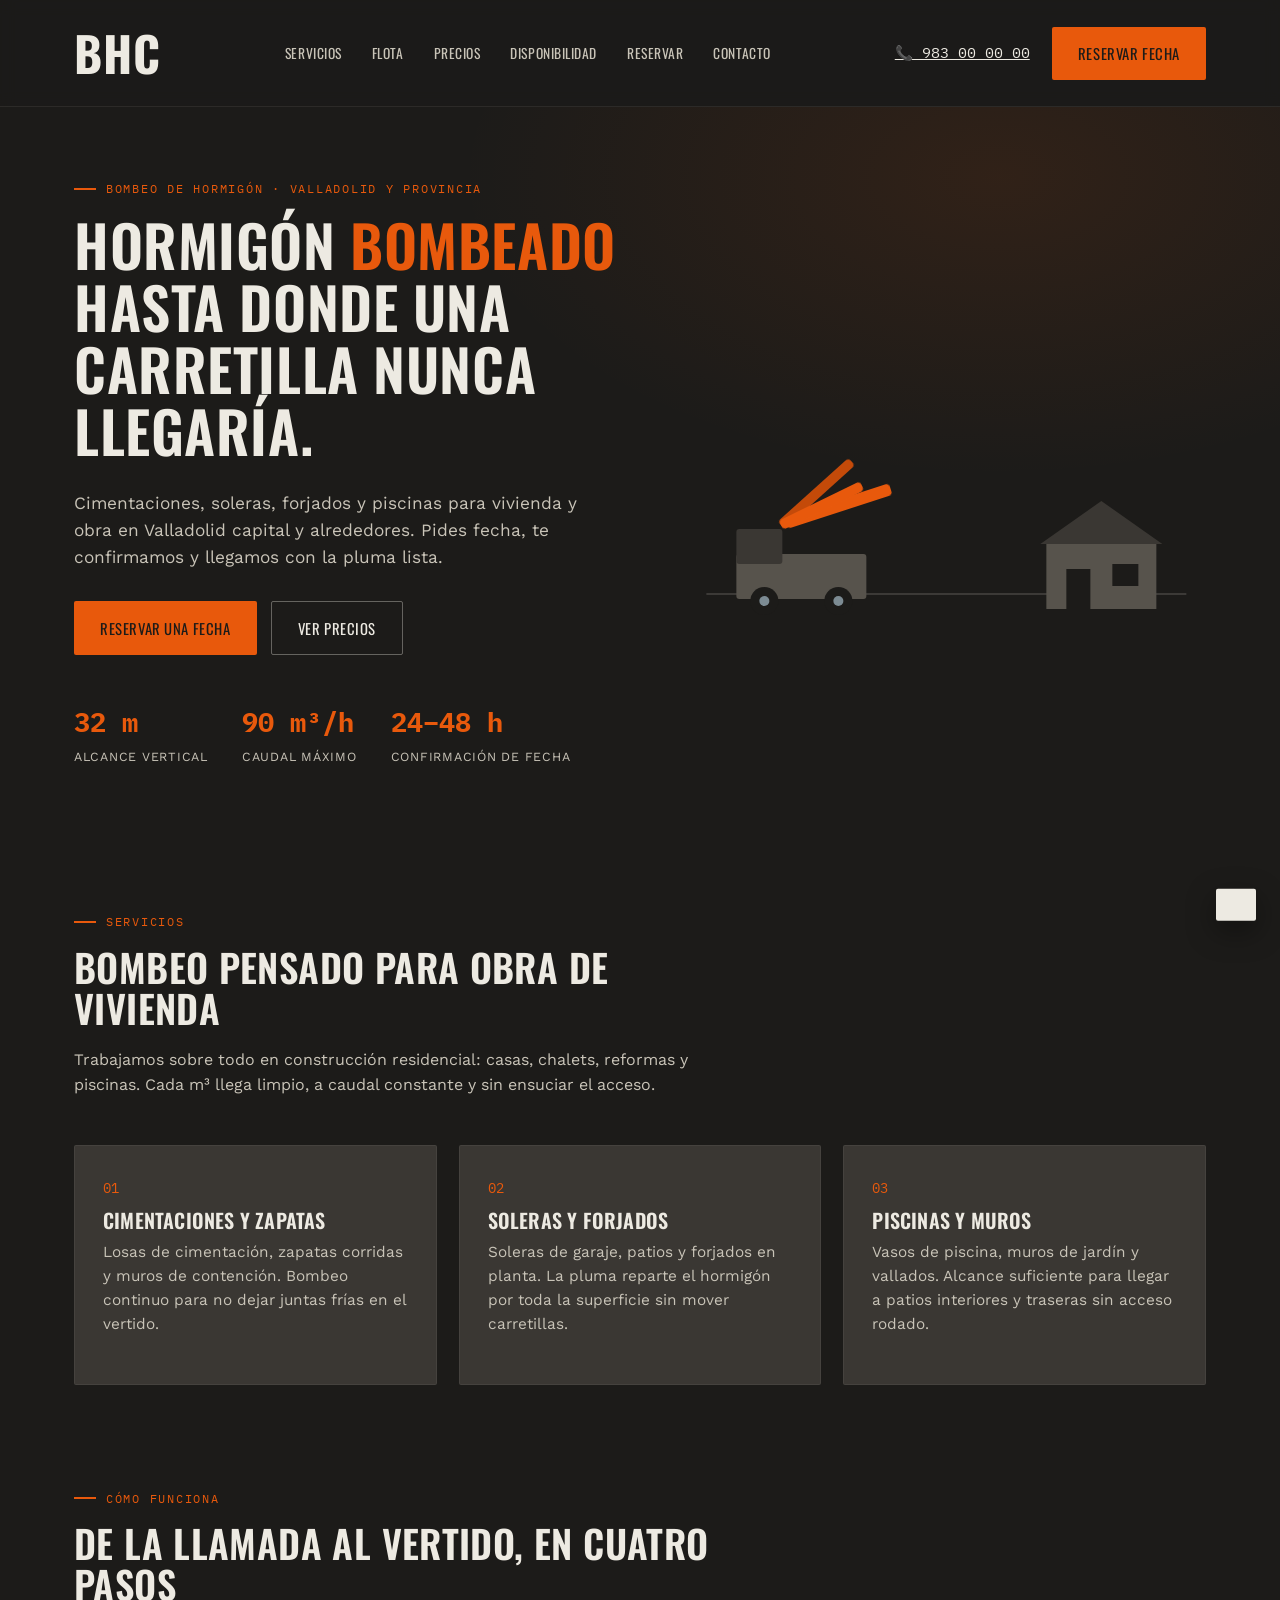
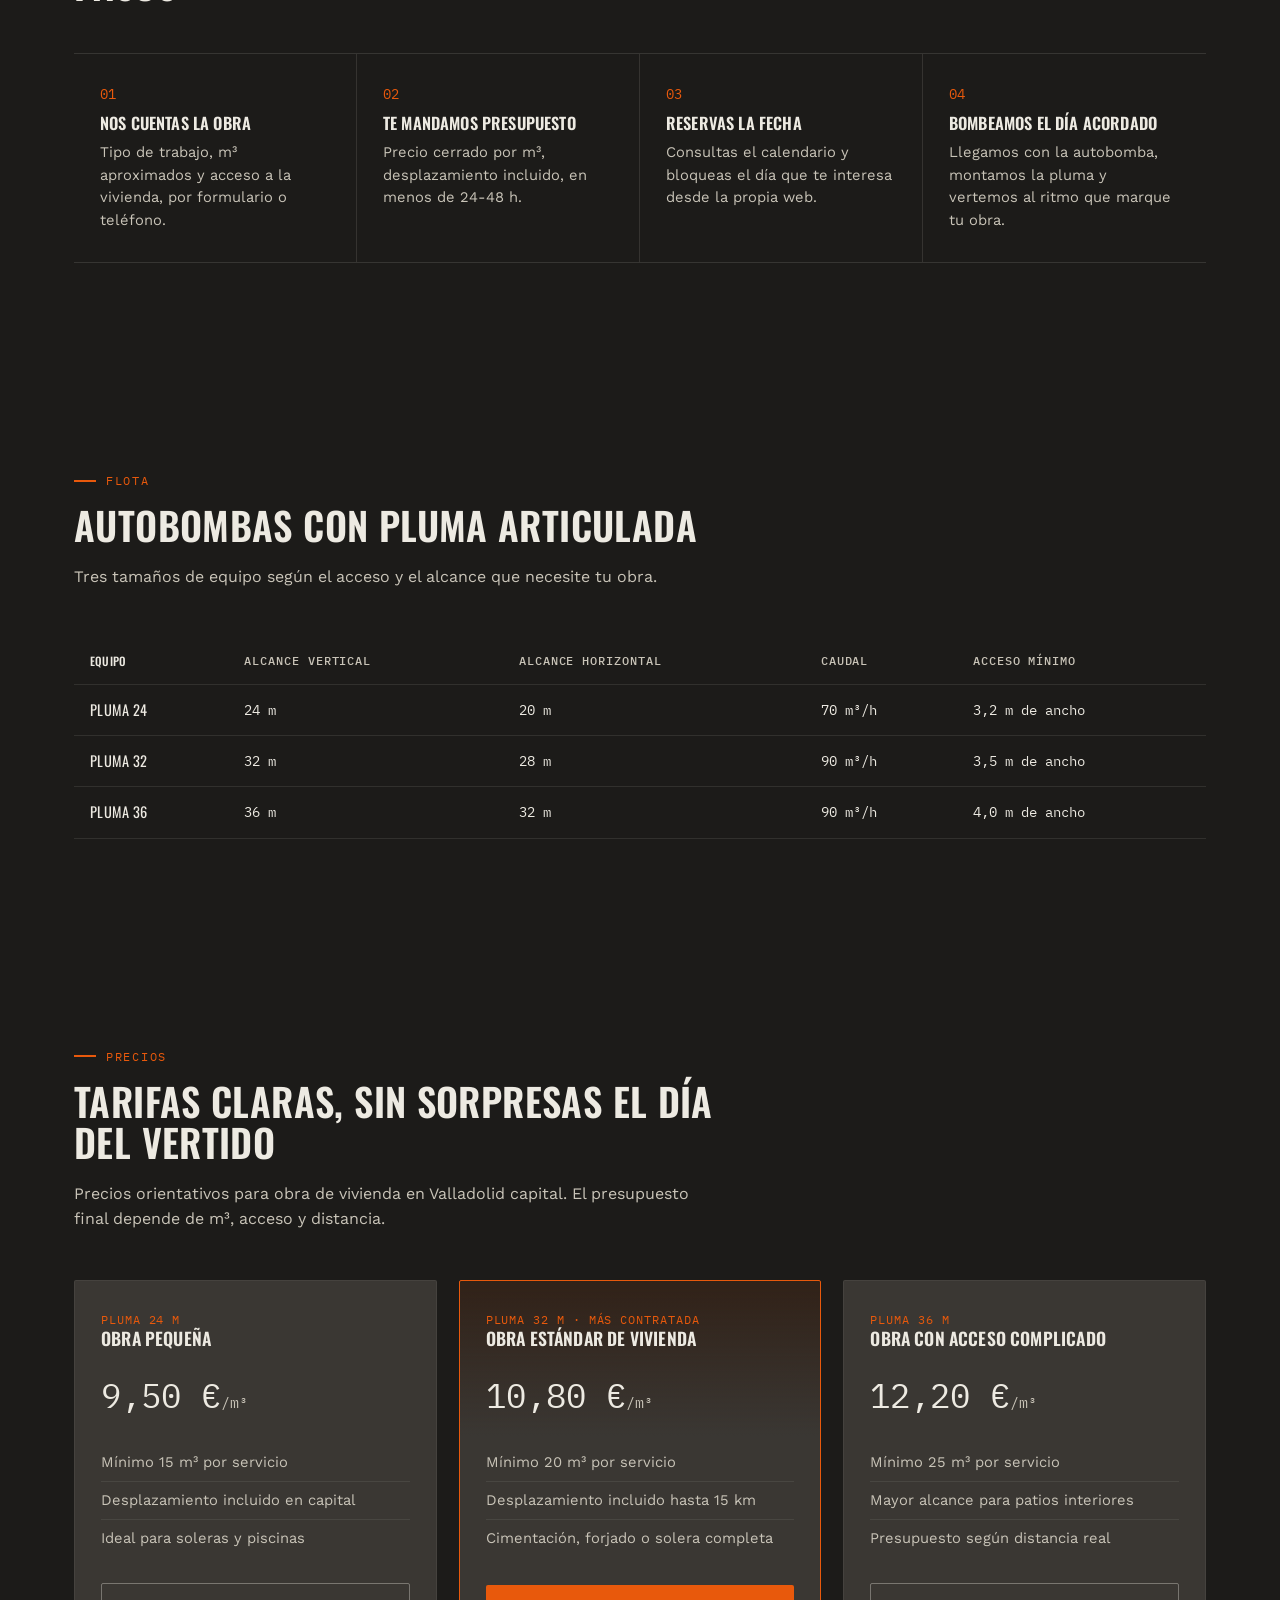
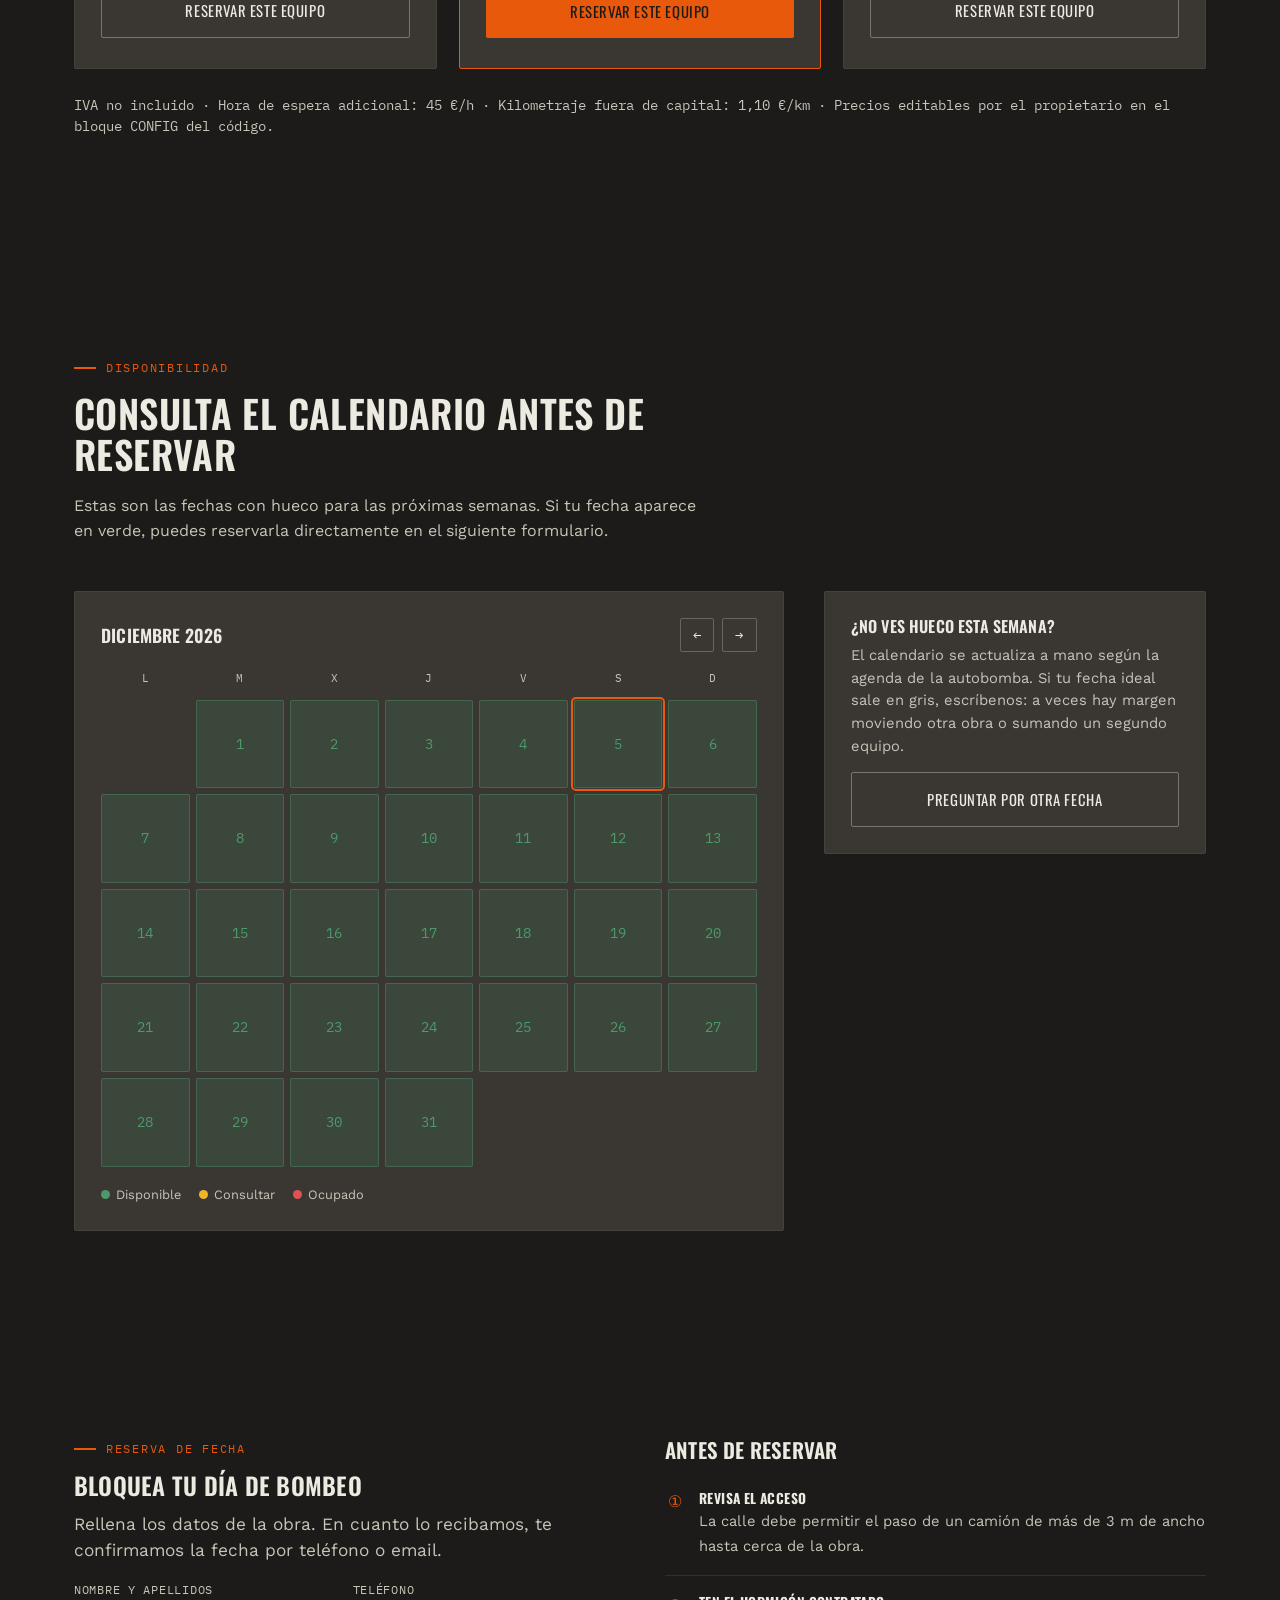
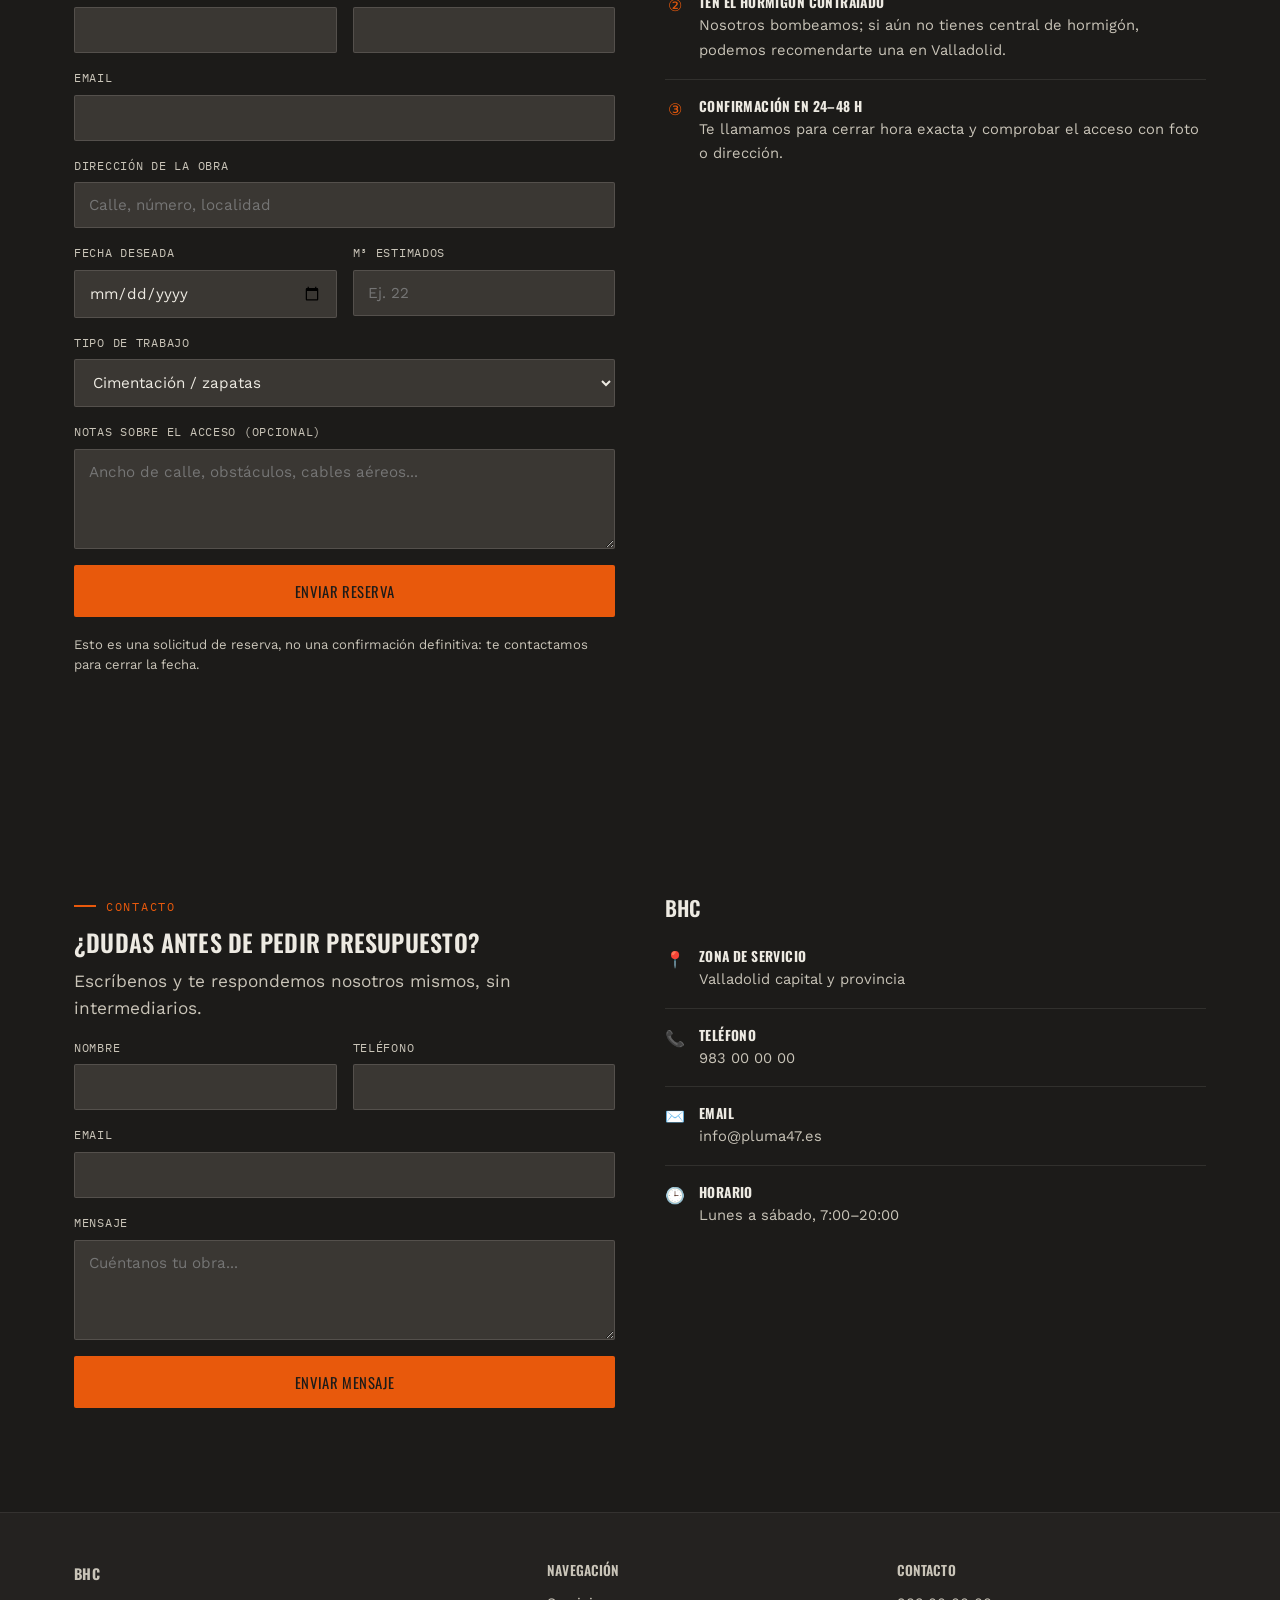
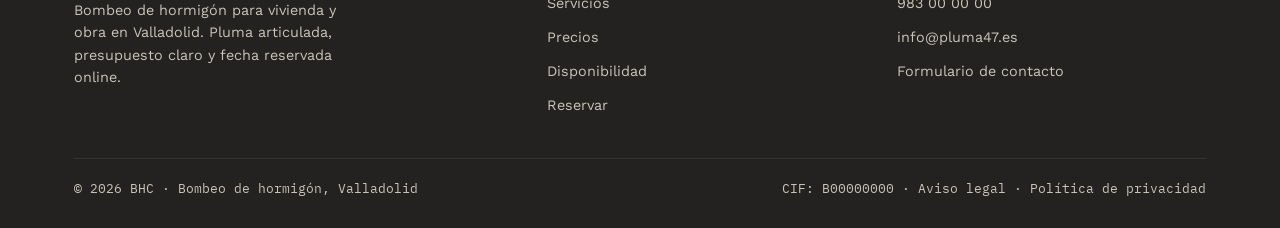
==== index.html @ 31cf0588 "Version inicial de BHC" ====
<!DOCTYPE html>
<html lang="es">
<head>
<meta charset="UTF-8">
<meta name="viewport" content="width=device-width, initial-scale=1.0">
<title>BHC · Bombeos de Hormigón Casas</title>
<meta name="description" content="Bombeo de hormigón para vivienda, piscinas, cimentaciones y obra en Valladolid y provincia. Presupuesto y reserva de fecha online.">

<!--
  ============================================================
  CÓMO EDITAR ESTA WEB — LÉEME PRIMERO
  ============================================================
  1) Busca el bloque "CONFIG" dentro de la etiqueta <script> al
     final del archivo. Ahí están: nombre de la empresa, teléfono,
     email, dirección, precios y el calendario de disponibilidad.
     Todo eso se edita sin tocar el resto del código.
  2) Para que el formulario de CONTACTO y el de RESERVA lleguen
     de verdad a tu email, este archivo usa un servicio gratuito
     llamado Formspree (no necesitas programar nada):
       a. Entra en https://formspree.io y crea una cuenta gratuita
          con el email donde quieres recibir los mensajes.
       b. Crea un "New Form" y copia el ID que te da
          (algo como "xzzlqoyv").
       c. Busca en este archivo, dos veces, el texto:
             TU_ID_DE_FORMSPREE
          y sustitúyelo por ese ID en las dos líneaspero pero
          "form action=".
     Hasta que hagas esto, los formularios no enviarán el email
     (pero se puede editar y ver toda la web perfectamente).
  ============================================================
-->

<link rel="preconnect" href="https://fonts.googleapis.com">
<link rel="preconnect" href="https://fonts.gstatic.com" crossorigin>
<link href="https://fonts.googleapis.com/css2?family=Oswald:wght@400;500;600;700&family=Work+Sans:wght@400;500;600&family=IBM+Plex+Mono:wght@400;500;600&display=swap" rel="stylesheet">
<link rel="stylesheet" href="css/style.css">

</head>
<body>

<header>
  <nav class="nav">
    <a href="#" class="brand">BHC</span></a>
    <div class="nav-links" id="navLinks">
      <a href="#servicios">Servicios</a>
      <a href="#flota">Flota</a>
      <a href="#precios">Precios</a>
      <a href="#disponibilidad">Disponibilidad</a>
      <a href="#reservar">Reservar</a>
      <a href="#contacto">Contacto</a>
    </div>
    <div class="nav-cta">
      <a class="nav-phone" href="tel:+34983000000">📞 983 00 00 00</a>
      <a href="#reservar" class="btn btn-primary">Reservar fecha</a>
      <button class="burger" id="burger" aria-label="Abrir menú"><span></span><span></span><span></span></button>
    </div>
  </nav>
</header>

<section class="hero">
  <div class="wrap hero-grid">
    <div>
      <div class="eyebrow">Bombeo de hormigón · Valladolid y provincia</div>
      <h1>Hormigón <em>bombeado</em> hasta donde una carretilla nunca llegaría.</h1>
      <p class="hero-sub">Cimentaciones, soleras, forjados y piscinas para vivienda y obra en Valladolid capital y alrededores. Pides fecha, te confirmamos y llegamos con la pluma lista.</p>
      <div class="hero-ctas">
        <a href="#reservar" class="btn btn-primary">Reservar una fecha</a>
        <a href="#precios" class="btn btn-ghost">Ver precios</a>
      </div>
      <div class="hero-stats">
        <div class="stat"><b>32 m</b><span>Alcance vertical</span></div>
        <div class="stat"><b>90 m³/h</b><span>Caudal máximo</span></div>
        <div class="stat"><b>24–48 h</b><span>Confirmación de fecha</span></div>
      </div>
    </div>

    <div class="boom-stage" aria-hidden="true">
      <svg viewBox="0 0 480 360">
        <!-- ground -->
        <line x1="0" y1="300" x2="480" y2="300" stroke="rgba(237,234,226,0.15)" stroke-width="2"/>
        <!-- house -->
        <g transform="translate(340,215)">
          <rect x="0" y="35" width="110" height="65" fill="var(--concrete-light)"/>
          <polygon points="-6,35 55,-8 116,35" fill="var(--concrete)"/>
          <rect x="20" y="60" width="24" height="40" fill="var(--carbon)"/>
          <rect x="66" y="55" width="26" height="22" fill="var(--carbon)"/>
        </g>
        <!-- truck body -->
        <g transform="translate(30,225)">
          <rect x="0" y="35" width="130" height="45" rx="3" fill="var(--concrete-light)"/>
          <rect x="0" y="10" width="46" height="35" rx="3" fill="var(--concrete)"/>
          <circle cx="28" cy="82" r="14" fill="var(--carbon)"/>
          <circle cx="102" cy="82" r="14" fill="var(--carbon)"/>
          <circle cx="28" cy="82" r="5" fill="var(--steel)"/>
          <circle cx="102" cy="82" r="5" fill="var(--steel)"/>
        </g>
        <!-- boom, hinged at base near truck -->
        <g transform="translate(78,232)">
          <g class="seg1">
            <rect x="0" y="-6" width="110" height="12" rx="4" fill="var(--orange)"/>
            <g transform="translate(110,0)" class="seg2">
              <rect x="0" y="-5" width="95" height="10" rx="4" fill="var(--orange-dim)"/>
              <g transform="translate(95,0)" class="seg3">
                <rect x="0" y="-5" width="90" height="10" rx="4" fill="var(--orange)"/>
                <circle class="drop" cx="90" cy="0" r="4" fill="var(--cement)"/>
              </g>
            </g>
          </g>
        </g>
      </svg>
    </div>
  </div>
</section>

<section id="servicios">
  <div class="wrap">
    <div class="section-head">
      <div class="eyebrow">Servicios</div>
      <h2>Bombeo pensado para obra de vivienda</h2>
      <p>Trabajamos sobre todo en construcción residencial: casas, chalets, reformas y piscinas. Cada m³ llega limpio, a caudal constante y sin ensuciar el acceso.</p>
    </div>
    <div class="cards3">
      <div class="card">
        <div class="num">01</div>
        <h3>Cimentaciones y zapatas</h3>
        <p>Losas de cimentación, zapatas corridas y muros de contención. Bombeo continuo para no dejar juntas frías en el vertido.</p>
      </div>
      <div class="card">
        <div class="num">02</div>
        <h3>Soleras y forjados</h3>
        <p>Soleras de garaje, patios y forjados en planta. La pluma reparte el hormigón por toda la superficie sin mover carretillas.</p>
      </div>
      <div class="card">
        <div class="num">03</div>
        <h3>Piscinas y muros</h3>
        <p>Vasos de piscina, muros de jardín y vallados. Alcance suficiente para llegar a patios interiores y traseras sin acceso rodado.</p>
      </div>
    </div>
  </div>
</section>

<section style="padding-top:0;">
  <div class="wrap">
    <div class="section-head">
      <div class="eyebrow">Cómo funciona</div>
      <h2>De la llamada al vertido, en cuatro pasos</h2>
    </div>
  </div>
  <div class="wrap">
    <div class="process">
      <div class="p-step">
        <div class="n">01</div>
        <h4>Nos cuentas la obra</h4>
        <p>Tipo de trabajo, m³ aproximados y acceso a la vivienda, por formulario o teléfono.</p>
      </div>
      <div class="p-step">
        <div class="n">02</div>
        <h4>Te mandamos presupuesto</h4>
        <p>Precio cerrado por m³, desplazamiento incluido, en menos de 24-48 h.</p>
      </div>
      <div class="p-step">
        <div class="n">03</div>
        <h4>Reservas la fecha</h4>
        <p>Consultas el calendario y bloqueas el día que te interesa desde la propia web.</p>
      </div>
      <div class="p-step">
        <div class="n">04</div>
        <h4>Bombeamos el día acordado</h4>
        <p>Llegamos con la autobomba, montamos la pluma y vertemos al ritmo que marque tu obra.</p>
      </div>
    </div>
  </div>
</section>

<section id="flota">
  <div class="wrap">
    <div class="section-head">
      <div class="eyebrow">Flota</div>
      <h2>Autobombas con pluma articulada</h2>
      <p>Tres tamaños de equipo según el acceso y el alcance que necesite tu obra.</p>
    </div>
    <div class="specs-wrap">
      <table class="specs-table">
        <thead>
          <tr><th>Equipo</th><th>Alcance vertical</th><th>Alcance horizontal</th><th>Caudal</th><th>Acceso mínimo</th></tr>
        </thead>
        <tbody>
          <tr><td>Pluma 24</td><td>24 m</td><td>20 m</td><td>70 m³/h</td><td>3,2 m de ancho</td></tr>
          <tr><td>Pluma 32</td><td>32 m</td><td>28 m</td><td>90 m³/h</td><td>3,5 m de ancho</td></tr>
          <tr><td>Pluma 36</td><td>36 m</td><td>32 m</td><td>90 m³/h</td><td>4,0 m de ancho</td></tr>
        </tbody>
      </table>
    </div>
  </div>
</section>

<section id="precios">
  <div class="wrap">
    <div class="section-head">
      <div class="eyebrow">Precios</div>
      <h2>Tarifas claras, sin sorpresas el día del vertido</h2>
      <p>Precios orientativos para obra de vivienda en Valladolid capital. El presupuesto final depende de m³, acceso y distancia.</p>
    </div>
    <div class="price-grid">
      <div class="price-card">
        <span class="tag">Pluma 24 m</span>
        <h3>Obra pequeña</h3>
        <div class="price-amount">9,50 €<span>/m³</span></div>
        <ul>
          <li>Mínimo 15 m³ por servicio</li>
          <li>Desplazamiento incluido en capital</li>
          <li>Ideal para soleras y piscinas</li>
        </ul>
        <a href="#reservar" class="btn btn-ghost btn-block">Reservar este equipo</a>
      </div>
      <div class="price-card featured">
        <span class="tag">Pluma 32 m · más contratada</span>
        <h3>Obra estándar de vivienda</h3>
        <div class="price-amount">10,80 €<span>/m³</span></div>
        <ul>
          <li>Mínimo 20 m³ por servicio</li>
          <li>Desplazamiento incluido hasta 15 km</li>
          <li>Cimentación, forjado o solera completa</li>
        </ul>
        <a href="#reservar" class="btn btn-primary btn-block">Reservar este equipo</a>
      </div>
      <div class="price-card">
        <span class="tag">Pluma 36 m</span>
        <h3>Obra con acceso complicado</h3>
        <div class="price-amount">12,20 €<span>/m³</span></div>
        <ul>
          <li>Mínimo 25 m³ por servicio</li>
          <li>Mayor alcance para patios interiores</li>
          <li>Presupuesto según distancia real</li>
        </ul>
        <a href="#reservar" class="btn btn-ghost btn-block">Reservar este equipo</a>
      </div>
    </div>
    <p class="price-note">IVA no incluido · Hora de espera adicional: 45 €/h · Kilometraje fuera de capital: 1,10 €/km · Precios editables por el propietario en el bloque CONFIG del código.</p>
  </div>
</section>

<section id="disponibilidad">
  <div class="wrap">
    <div class="section-head">
      <div class="eyebrow">Disponibilidad</div>
      <h2>Consulta el calendario antes de reservar</h2>
      <p>Estas son las fechas con hueco para las próximas semanas. Si tu fecha aparece en verde, puedes reservarla directamente en el siguiente formulario.</p>
    </div>
    <div class="avail-wrap">
      <div class="cal">
        <div class="cal-head">
          <h3 id="calTitle">Mes</h3>
          <div class="cal-nav">
            <button id="calPrev" aria-label="Mes anterior">←</button>
            <button id="calNext" aria-label="Mes siguiente">→</button>
          </div>
        </div>
        <div class="cal-grid" id="calGrid"></div>
        <div class="cal-legend">
          <span><i class="dot free"></i>Disponible</span>
          <span><i class="dot tentative"></i>Consultar</span>
          <span><i class="dot busy"></i>Ocupado</span>
        </div>
      </div>
      <div class="avail-note">
        <h4>¿No ves hueco esta semana?</h4>
        <p>El calendario se actualiza a mano según la agenda de la autobomba. Si tu fecha ideal sale en gris, escríbenos: a veces hay margen moviendo otra obra o sumando un segundo equipo.</p>
        <a href="#contacto" class="btn btn-ghost btn-block">Preguntar por otra fecha</a>
      </div>
    </div>
  </div>
</section>

<section id="reservar">
  <div class="wrap">
    <div class="form-wrap">
      <div>
        <div class="eyebrow">Reserva de fecha</div>
        <h2>Bloquea tu día de bombeo</h2>
        <p class="hero-sub">Rellena los datos de la obra. En cuanto lo recibamos, te confirmamos la fecha por teléfono o email.</p>

        <!-- FORMULARIO DE RESERVA — sustituye TU_ID_DE_FORMSPREE por tu ID real -->
        <form id="bookingForm" action="https://formspree.io/f/TU_ID_DE_FORMSPREE" method="POST">
          <input type="hidden" name="_subject" value="Nueva reserva de bombeo — PLUMA47">
          <div class="field-row">
            <div class="field">
              <label for="bkName">Nombre y apellidos</label>
              <input id="bkName" name="Nombre" type="text" required>
            </div>
            <div class="field">
              <label for="bkPhone">Teléfono</label>
              <input id="bkPhone" name="Teléfono" type="tel" required>
            </div>
          </div>
          <div class="field">
            <label for="bkEmail">Email</label>
            <input id="bkEmail" name="Email" type="email" required>
          </div>
          <div class="field">
            <label for="bkAddress">Dirección de la obra</label>
            <input id="bkAddress" name="Dirección de la obra" type="text" placeholder="Calle, número, localidad" required>
          </div>
          <div class="field-row">
            <div class="field">
              <label for="bkDate">Fecha deseada</label>
              <input id="bkDate" name="Fecha deseada" type="date" required>
            </div>
            <div class="field">
              <label for="bkM3">m³ estimados</label>
              <input id="bkM3" name="m3 estimados" type="number" min="1" placeholder="Ej. 22">
            </div>
          </div>
          <div class="field">
            <label for="bkType">Tipo de trabajo</label>
            <select id="bkType" name="Tipo de trabajo">
              <option>Cimentación / zapatas</option>
              <option>Solera</option>
              <option>Forjado</option>
              <option>Piscina</option>
              <option>Muro</option>
              <option>Otro</option>
            </select>
          </div>
          <div class="field">
            <label for="bkMsg">Notas sobre el acceso (opcional)</label>
            <textarea id="bkMsg" name="Notas" placeholder="Ancho de calle, obstáculos, cables aéreos..."></textarea>
          </div>
          <button type="submit" class="btn btn-primary btn-block">Enviar reserva</button>
          <p class="form-note">Esto es una solicitud de reserva, no una confirmación definitiva: te contactamos para cerrar la fecha.</p>
        </form>
      </div>

      <div class="side-info">
        <h3>Antes de reservar</h3>
        <div class="info-line">
          <div class="icon">①</div>
          <div><b>Revisa el acceso</b><span>La calle debe permitir el paso de un camión de más de 3 m de ancho hasta cerca de la obra.</span></div>
        </div>
        <div class="info-line">
          <div class="icon">②</div>
          <div><b>Ten el hormigón contratado</b><span>Nosotros bombeamos; si aún no tienes central de hormigón, podemos recomendarte una en Valladolid.</span></div>
        </div>
        <div class="info-line">
          <div class="icon">③</div>
          <div><b>Confirmación en 24–48 h</b><span>Te llamamos para cerrar hora exacta y comprobar el acceso con foto o dirección.</span></div>
        </div>
      </div>
    </div>
  </div>
</section>

<section id="contacto">
  <div class="wrap">
    <div class="form-wrap">
      <div>
        <div class="eyebrow">Contacto</div>
        <h2>¿Dudas antes de pedir presupuesto?</h2>
        <p class="hero-sub">Escríbenos y te respondemos nosotros mismos, sin intermediarios.</p>

        <!-- FORMULARIO DE CONTACTO — sustituye TU_ID_DE_FORMSPREE por tu ID real -->
        <form id="contactForm" action="https://formspree.io/f/TU_ID_DE_FORMSPREE" method="POST">
          <input type="hidden" name="_subject" value="Nuevo mensaje de contacto — PLUMA47">
          <div class="field-row">
            <div class="field">
              <label for="ctName">Nombre</label>
              <input id="ctName" name="Nombre" type="text" required>
            </div>
            <div class="field">
              <label for="ctPhone">Teléfono</label>
              <input id="ctPhone" name="Teléfono" type="tel">
            </div>
          </div>
          <div class="field">
            <label for="ctEmail">Email</label>
            <input id="ctEmail" name="Email" type="email" required>
          </div>
          <div class="field">
            <label for="ctMsg">Mensaje</label>
            <textarea id="ctMsg" name="Mensaje" required placeholder="Cuéntanos tu obra..."></textarea>
          </div>
          <button type="submit" class="btn btn-primary btn-block">Enviar mensaje</button>
        </form>
      </div>

      <div class="side-info">
        <h3>BHC</h3>
        <div class="info-line">
          <div class="icon">📍</div>
          <div><b>Zona de servicio</b><span id="cfgZona">Valladolid capital y provincia</span></div>
        </div>
        <div class="info-line">
          <div class="icon">📞</div>
          <div><b>Teléfono</b><span id="cfgTelTxt">983 00 00 00</span></div>
        </div>
        <div class="info-line">
          <div class="icon">✉️</div>
          <div><b>Email</b><span id="cfgEmailTxt">info@pluma47.es</span></div>
        </div>
        <div class="info-line">
          <div class="icon">🕒</div>
          <div><b>Horario</b><span>Lunes a sábado, 7:00–20:00</span></div>
        </div>
      </div>
    </div>
  </div>
</section>

<footer>
  <div class="wrap">
    <div class="foot-grid">
      <div>
        <a href="#" class="brand">BHC</a>
        <p style="color:var(--cement-dim); font-size:0.9rem; margin-top:14px; max-width:32ch;">Bombeo de hormigón para vivienda y obra en Valladolid. Pluma articulada, presupuesto claro y fecha reservada online.</p>
      </div>
      <div>
        <h4>Navegación</h4>
        <ul>
          <li><a href="#servicios">Servicios</a></li>
          <li><a href="#precios">Precios</a></li>
          <li><a href="#disponibilidad">Disponibilidad</a></li>
          <li><a href="#reservar">Reservar</a></li>
        </ul>
      </div>
      <div>
        <h4>Contacto</h4>
        <ul>
          <li><a href="tel:+34983000000">983 00 00 00</a></li>
          <li><a href="mailto:info@pluma47.es">info@pluma47.es</a></li>
          <li><a href="#contacto">Formulario de contacto</a></li>
        </ul>
      </div>
    </div>
    <div class="foot-bottom">
      <span>© <span id="year"></span> BHC · Bombeo de hormigón, Valladolid</span>
      <span>CIF: B00000000 · Aviso legal · Política de privacidad</span>
    </div>
  </div>
</footer>

<div class="toast" id="toast"></div>
<script src=" js/main.js"></script>
</body>
</html>
---- css/style.css ----
:root {
  --carbon: #1c1b19;
  --carbon-soft: #242220;
  --concrete: #3a3733;
  --concrete-light: #57534c;
  --cement: #edeae2;
  --cement-dim: #c9c4b8;
  --orange: #e8590c;
  --orange-dim: #c44a09;
  --steel: #7c8b93;
  --amber: #f0b429;
  --green: #4c9a6a;
  --busy: #e05252;

  --display: "Oswald", sans-serif;
  --body: "Work Sans", sans-serif;
  --mono: "IBM Plex Mono", monospace;

  --maxw: 1180px;
}

* {
  box-sizing: border-box;
}
html {
  scroll-behavior: smooth;
}
body {
  margin: 0;
  background: var(--carbon);
  color: var(--cement);
  font-family: var(--body);
  font-size: 16px;
  line-height: 1.55;
  -webkit-font-smoothing: antialiased;
}
img,
svg {
  max-width: 100%;
  display: block;
}
a {
  color: inherit;
}
h1,
h2,
h3,
h4 {
  font-family: var(--display);
  text-transform: uppercase;
  letter-spacing: 0.01em;
  margin: 0 0 0.5em 0;
  font-weight: 600;
  line-height: 1.08;
}
p {
  margin: 0 0 1em 0;
}
.wrap {
  max-width: var(--maxw);
  margin: 0 auto;
  padding: 0 24px;
}
section {
  padding: 104px 0;
}
@media (max-width: 720px) {
  section {
    padding: 64px 0;
  }
}

.eyebrow {
  font-family: var(--mono);
  font-size: 0.78rem;
  letter-spacing: 0.14em;
  text-transform: uppercase;
  color: var(--orange);
  display: flex;
  align-items: center;
  gap: 10px;
  margin-bottom: 14px;
}
.eyebrow::before {
  content: "";
  width: 22px;
  height: 2px;
  background: var(--orange);
  display: inline-block;
}

button,
.btn {
  font-family: var(--display);
  text-transform: uppercase;
  letter-spacing: 0.04em;
  font-size: 0.92rem;
  border: none;
  cursor: pointer;
  padding: 15px 26px;
  border-radius: 2px;
  display: inline-flex;
  align-items: center;
  gap: 10px;
  text-decoration: none;
  transition:
    transform 0.15s ease,
    background 0.2s ease,
    box-shadow 0.2s ease;
}
.btn-primary {
  background: var(--orange);
  color: var(--carbon);
}
.btn-primary:hover {
  background: #ff6a1a;
  transform: translateY(-2px);
}
.btn-ghost {
  background: transparent;
  color: var(--cement);
  border: 1px solid rgba(237, 234, 226, 0.35);
}
.btn-ghost:hover {
  border-color: var(--cement);
  transform: translateY(-2px);
}
.btn-block {
  width: 100%;
  justify-content: center;
}

/* ---------- HEADER ---------- */
header {
  position: sticky;
  top: 0;
  z-index: 100;
  background: rgba(28, 27, 25, 0.92);
  backdrop-filter: blur(8px);
  border-bottom: 1px solid rgba(237, 234, 226, 0.08);
}
.nav {
  display: flex;
  align-items: center;
  justify-content: space-between;
  padding: 16px 24px;
  max-width: var(--maxw);
  margin: 0 auto;
}
.brand {
  font-family: var(--display);
  font-weight: 700;
  font-size: 3rem;
  letter-spacing: 0.02em;
  text-decoration: none;
  color: var(--cement);
  display: flex;
  align-items: baseline;
  gap: 8px;
}
.brand span {
  color: var(--orange);
}
.nav-links {
  display: flex;
  align-items: center;
  gap: 30px;
  font-family: var(--display);
  text-transform: uppercase;
  font-size: 0.85rem;
  letter-spacing: 0.04em;
}
.nav-links a {
  text-decoration: none;
  color: var(--cement-dim);
  transition: color 0.15s;
}
.nav-links a:hover {
  color: var(--orange);
}
.nav-phone {
  font-family: var(--mono);
  font-size: 0.92rem;
  color: var(--cement);
  display: flex;
  align-items: center;
  gap: 8px;
}
.nav-cta {
  display: flex;
  align-items: center;
  gap: 22px;
}
.burger {
  display: none;
  background: none;
  border: none;
  padding: 6px;
}
.burger span {
  display: block;
  width: 24px;
  height: 2px;
  background: var(--cement);
  margin: 5px 0;
}

@media (max-width: 880px) {
  .nav-links {
    position: fixed;
    inset: 64px 0 auto 0;
    background: var(--carbon-soft);
    flex-direction: column;
    align-items: flex-start;
    padding: 24px;
    gap: 20px;
    border-bottom: 1px solid rgba(237, 234, 226, 0.1);
    transform: translateY(-140%);
    transition: transform 0.25s ease;
  }
  .nav-links.open {
    transform: translateY(0);
  }
  .nav-phone {
    display: none;
  }
  .burger {
    display: block;
  }
}

/* ---------- HERO ---------- */
.hero {
  padding: 72px 0 40px;
  position: relative;
  overflow: hidden;
  background:
    radial-gradient(
      ellipse 900px 500px at 78% 10%,
      rgba(232, 89, 12, 0.1),
      transparent 60%
    ),
    linear-gradient(var(--carbon), var(--carbon));
}
.hero-grid {
  display: grid;
  grid-template-columns: 1.05fr 0.95fr;
  gap: 40px;
  align-items: center;
}
@media (max-width: 940px) {
  .hero-grid {
    grid-template-columns: 1fr;
  }
}

.hero h1 {
  font-size: clamp(2.4rem, 5vw, 3.6rem);
  color: var(--cement);
}
.hero h1 em {
  color: var(--orange);
  font-style: normal;
}
.hero-sub {
  color: var(--cement-dim);
  font-size: 1.08rem;
  max-width: 46ch;
}
.hero-ctas {
  display: flex;
  gap: 14px;
  margin-top: 30px;
  flex-wrap: wrap;
}

.hero-stats {
  display: flex;
  gap: 34px;
  margin-top: 46px;
  flex-wrap: wrap;
}
.stat b {
  display: block;
  font-family: var(--mono);
  font-size: 1.7rem;
  color: var(--orange);
}
.stat span {
  font-size: 0.78rem;
  color: var(--cement-dim);
  text-transform: uppercase;
  letter-spacing: 0.06em;
}

/* boom animation */
.boom-stage {
  position: relative;
  height: 360px;
}
.boom-stage svg {
  width: 100%;
  height: 100%;
}
.seg1,
.seg2,
.seg3 {
  transform-box: fill-box;
}
.seg1 {
  transform-origin: 0% 50%;
  animation: raise1 1.4s cubic-bezier(0.2, 0.8, 0.2, 1) forwards;
}
.seg2 {
  transform-origin: 0% 50%;
  animation: raise2 1.4s cubic-bezier(0.2, 0.8, 0.2, 1) forwards;
  animation-delay: 0.35s;
}
.seg3 {
  transform-origin: 0% 50%;
  animation: raise3 1.4s cubic-bezier(0.2, 0.8, 0.2, 1) forwards;
  animation-delay: 0.7s;
}
@keyframes raise1 {
  from {
    transform: rotate(70deg);
  }
  to {
    transform: rotate(-18deg);
  }
}
@keyframes raise2 {
  from {
    transform: rotate(-40deg);
  }
  to {
    transform: rotate(-24deg);
  }
}
@keyframes raise3 {
  from {
    transform: rotate(-90deg);
  }
  to {
    transform: rotate(16deg);
  }
}
.drop {
  animation: flow 2.6s linear infinite;
  animation-delay: 2.1s;
  opacity: 0;
}
@keyframes flow {
  0% {
    opacity: 0;
  }
  5% {
    opacity: 1;
  }
  92% {
    opacity: 1;
  }
  100% {
    opacity: 0;
  }
}
@media (prefers-reduced-motion: reduce) {
  .seg1,
  .seg2,
  .seg3,
  .drop {
    animation: none !important;
  }
  .seg1 {
    transform: rotate(-18deg);
  }
  .seg2 {
    transform: rotate(-24deg);
  }
  .seg3 {
    transform: rotate(16deg);
  }
}

/* ---------- SERVICIOS ---------- */
.section-head {
  max-width: 640px;
  margin-bottom: 48px;
}
.section-head h2 {
  font-size: clamp(1.8rem, 3.4vw, 2.4rem);
}
.section-head p {
  color: var(--cement-dim);
}

.cards3 {
  display: grid;
  grid-template-columns: repeat(3, 1fr);
  gap: 22px;
}
@media (max-width: 900px) {
  .cards3 {
    grid-template-columns: 1fr;
  }
}
.card {
  background: var(--concrete);
  border: 1px solid rgba(237, 234, 226, 0.06);
  padding: 32px 28px;
  border-radius: 2px;
}
.card .num {
  font-family: var(--mono);
  color: var(--orange);
  font-size: 0.85rem;
}
.card h3 {
  font-size: 1.25rem;
  margin-top: 10px;
}
.card p {
  color: var(--cement-dim);
  font-size: 0.96rem;
}

/* ---------- PROCESO ---------- */
.process {
  display: grid;
  grid-template-columns: repeat(4, 1fr);
  gap: 0;
  border-top: 1px solid rgba(237, 234, 226, 0.12);
  border-bottom: 1px solid rgba(237, 234, 226, 0.12);
}
@media (max-width: 800px) {
  .process {
    grid-template-columns: 1fr;
  }
}
.p-step {
  padding: 30px 26px;
  border-right: 1px solid rgba(237, 234, 226, 0.12);
}
.process .p-step:last-child {
  border-right: none;
}
@media (max-width: 800px) {
  .p-step {
    border-right: none;
    border-bottom: 1px solid rgba(237, 234, 226, 0.12);
  }
  .process .p-step:last-child {
    border-bottom: none;
  }
}
.p-step .n {
  font-family: var(--mono);
  color: var(--orange);
  font-size: 0.85rem;
}
.p-step h4 {
  font-size: 1.02rem;
  margin-top: 10px;
}
.p-step p {
  color: var(--cement-dim);
  font-size: 0.92rem;
  margin: 0;
}

/* ---------- FLOTA / SPECS ---------- */
.specs-table {
  width: 100%;
  border-collapse: collapse;
  font-family: var(--mono);
  font-size: 0.9rem;
}
.specs-table th,
.specs-table td {
  text-align: left;
  padding: 14px 16px;
  border-bottom: 1px solid rgba(237, 234, 226, 0.1);
}
.specs-table th {
  color: var(--cement-dim);
  text-transform: uppercase;
  font-size: 0.72rem;
  letter-spacing: 0.08em;
  font-weight: 500;
}
.specs-table td:first-child,
.specs-table th:first-child {
  color: var(--cement);
  font-family: var(--display);
  text-transform: uppercase;
  letter-spacing: 0.02em;
}
.specs-wrap {
  overflow-x: auto;
}

/* ---------- PRECIOS ---------- */
.price-grid {
  display: grid;
  grid-template-columns: repeat(3, 1fr);
  gap: 22px;
}
@media (max-width: 900px) {
  .price-grid {
    grid-template-columns: 1fr;
  }
}
.price-card {
  background: var(--concrete);
  padding: 30px 26px;
  border-radius: 2px;
  border: 1px solid rgba(237, 234, 226, 0.06);
  display: flex;
  flex-direction: column;
}
.price-card.featured {
  border-color: var(--orange);
  background: linear-gradient(
    180deg,
    rgba(232, 89, 12, 0.1),
    var(--concrete) 40%
  );
}
.price-card h3 {
  font-size: 1.1rem;
}
.price-card .tag {
  font-family: var(--mono);
  font-size: 0.72rem;
  color: var(--orange);
  text-transform: uppercase;
  letter-spacing: 0.08em;
}
.price-amount {
  font-family: var(--mono);
  font-size: 2.1rem;
  color: var(--cement);
  margin: 14px 0 4px;
}
.price-amount span {
  font-size: 0.95rem;
  color: var(--cement-dim);
}
.price-card ul {
  list-style: none;
  padding: 0;
  margin: 18px 0 26px;
  color: var(--cement-dim);
  font-size: 0.92rem;
  flex: 1;
}
.price-card li {
  padding: 7px 0;
  border-top: 1px solid rgba(237, 234, 226, 0.08);
}
.price-card li:first-child {
  border-top: none;
}
.price-note {
  margin-top: 26px;
  font-size: 0.85rem;
  color: var(--cement-dim);
  font-family: var(--mono);
}

/* ---------- CALENDARIO ---------- */
.avail-wrap {
  display: grid;
  grid-template-columns: 1.3fr 0.7fr;
  gap: 40px;
  align-items: start;
}
@media (max-width: 900px) {
  .avail-wrap {
    grid-template-columns: 1fr;
  }
}
.cal {
  background: var(--concrete);
  padding: 26px;
  border-radius: 2px;
  border: 1px solid rgba(237, 234, 226, 0.06);
}
.cal-head {
  display: flex;
  align-items: center;
  justify-content: space-between;
  margin-bottom: 18px;
}
.cal-head h3 {
  margin: 0;
  font-size: 1.1rem;
}
.cal-nav {
  display: flex;
  gap: 8px;
}
.cal-nav button {
  background: transparent;
  border: 1px solid rgba(237, 234, 226, 0.25);
  color: var(--cement);
  padding: 7px 12px;
  font-family: var(--mono);
  font-size: 0.85rem;
}
.cal-nav button:hover {
  border-color: var(--orange);
  color: var(--orange);
}
.cal-grid {
  display: grid;
  grid-template-columns: repeat(7, 1fr);
  gap: 6px;
}
.cal-dow {
  text-align: center;
  font-family: var(--mono);
  font-size: 0.7rem;
  color: var(--cement-dim);
  text-transform: uppercase;
  padding-bottom: 6px;
}
.cal-day {
  aspect-ratio: 1;
  display: flex;
  align-items: center;
  justify-content: center;
  font-family: var(--mono);
  font-size: 0.85rem;
  border-radius: 2px;
  background: rgba(237, 234, 226, 0.04);
  color: var(--cement-dim);
}
.cal-day.empty {
  background: transparent;
}
.cal-day.free {
  background: rgba(76, 154, 106, 0.16);
  color: var(--green);
  border: 1px solid rgba(76, 154, 106, 0.4);
}
.cal-day.tentative {
  background: rgba(240, 180, 41, 0.14);
  color: var(--amber);
  border: 1px solid rgba(240, 180, 41, 0.4);
}
.cal-day.busy {
    background: rgba(224, 82, 82, 0.16);
    color: var(--busy);
    border: 1px solid rgba(224, 82, 82, 0.45);
    text-decoration: line-through;
}
.cal-day.today {
  outline: 2px solid var(--orange);
  outline-offset: 1px;
}
.cal-legend {
  display: flex;
  gap: 18px;
  margin-top: 18px;
  flex-wrap: wrap;
  font-size: 0.8rem;
  color: var(--cement-dim);
}
.dot {
  width: 9px;
  height: 9px;
  border-radius: 50%;
  display: inline-block;
  margin-right: 6px;
}
.dot.free {
  background: var(--green);
}
.dot.tentative {
  background: var(--amber);
}
.dot.busy {
  background: var(--busy);
}

.avail-note {
  background: var(--concrete);
  padding: 26px;
  border-radius: 2px;
  border: 1px solid rgba(237, 234, 226, 0.06);
}
.avail-note h4 {
  font-size: 1rem;
}
.avail-note p {
  color: var(--cement-dim);
  font-size: 0.92rem;
}

/* ---------- FORMS ---------- */
.form-wrap {
  display: grid;
  grid-template-columns: 1fr 1fr;
  gap: 50px;
}
@media (max-width: 880px) {
  .form-wrap {
    grid-template-columns: 1fr;
  }
}
form {
  display: flex;
  flex-direction: column;
  gap: 16px;
}
.field {
  display: flex;
  flex-direction: column;
  gap: 7px;
}
.field label {
  font-family: var(--mono);
  font-size: 0.75rem;
  text-transform: uppercase;
  letter-spacing: 0.06em;
  color: var(--cement-dim);
}
.field input,
.field select,
.field textarea {
  background: var(--concrete);
  border: 1px solid rgba(237, 234, 226, 0.14);
  color: var(--cement);
  padding: 13px 14px;
  font-family: var(--body);
  font-size: 0.95rem;
  border-radius: 2px;
}
.field input:focus,
.field select:focus,
.field textarea:focus {
  outline: none;
  border-color: var(--orange);
}
.field textarea {
  resize: vertical;
  min-height: 100px;
}
.field-row {
  display: grid;
  grid-template-columns: 1fr 1fr;
  gap: 16px;
}
@media (max-width: 520px) {
  .field-row {
    grid-template-columns: 1fr;
  }
}
.form-note {
  font-size: 0.82rem;
  color: var(--cement-dim);
  margin-top: 2px;
}

.side-info h3 {
  font-size: 1.3rem;
}
.info-line {
  display: flex;
  gap: 14px;
  padding: 16px 0;
  border-top: 1px solid rgba(237, 234, 226, 0.1);
}
.info-line:first-of-type {
  border-top: none;
}
.info-line b {
  display: block;
  font-family: var(--display);
  text-transform: uppercase;
  font-size: 0.85rem;
  letter-spacing: 0.03em;
  color: var(--cement);
}
.info-line span {
  color: var(--cement-dim);
  font-size: 0.92rem;
}
.icon {
  width: 20px;
  text-align: center;
  color: var(--orange);
  flex-shrink: 0;
  padding-top: 2px;
}

/* ---------- FOOTER ---------- */
footer {
  background: var(--carbon-soft);
  border-top: 1px solid rgba(237, 234, 226, 0.08);
  padding: 50px 0 30px;
}
.foot-grid {
  display: grid;
  grid-template-columns: 1.4fr 1fr 1fr;
  gap: 40px;
}
@media (max-width: 720px) {
  .foot-grid {
    grid-template-columns: 1fr;
    gap: 30px;
  }
}
.foot-grid h4 {
  font-size: 0.85rem;
  margin-bottom: 14px;
  color: var(--cement-dim);
}
.foot-grid ul {
  list-style: none;
  padding: 0;
  margin: 0;
  display: flex;
  flex-direction: column;
  gap: 9px;
}
.foot-grid a {
  text-decoration: none;
  color: var(--cement-dim);
  font-size: 0.9rem;
}
.foot-grid a:hover {
  color: var(--orange);
}
.foot-bottom {
  margin-top: 40px;
  padding-top: 20px;
  border-top: 1px solid rgba(237, 234, 226, 0.08);
  display: flex;
  justify-content: space-between;
  flex-wrap: wrap;
  gap: 10px;
  font-size: 0.8rem;
  color: var(--cement-dim);
  font-family: var(--mono);
}

.toast {
  position: fixed;
  bottom: 24px;
  right: 24px;
  z-index: 200;
  background: var(--cement);
  color: var(--carbon);
  padding: 16px 20px;
  border-radius: 2px;
  font-family: var(--body);
  font-size: 0.9rem;
  max-width: 320px;
  box-shadow: 0 10px 30px rgba(0, 0, 0, 0.4);
  transform: translateY(140%);
  transition: transform 0.3s ease;
}
.toast.show {
  transform: translateY(0);
}
.toast.error {
  background: #c0392b;
  color: #fff;
}

::selection {
  background: var(--orange);
  color: var(--carbon);
}
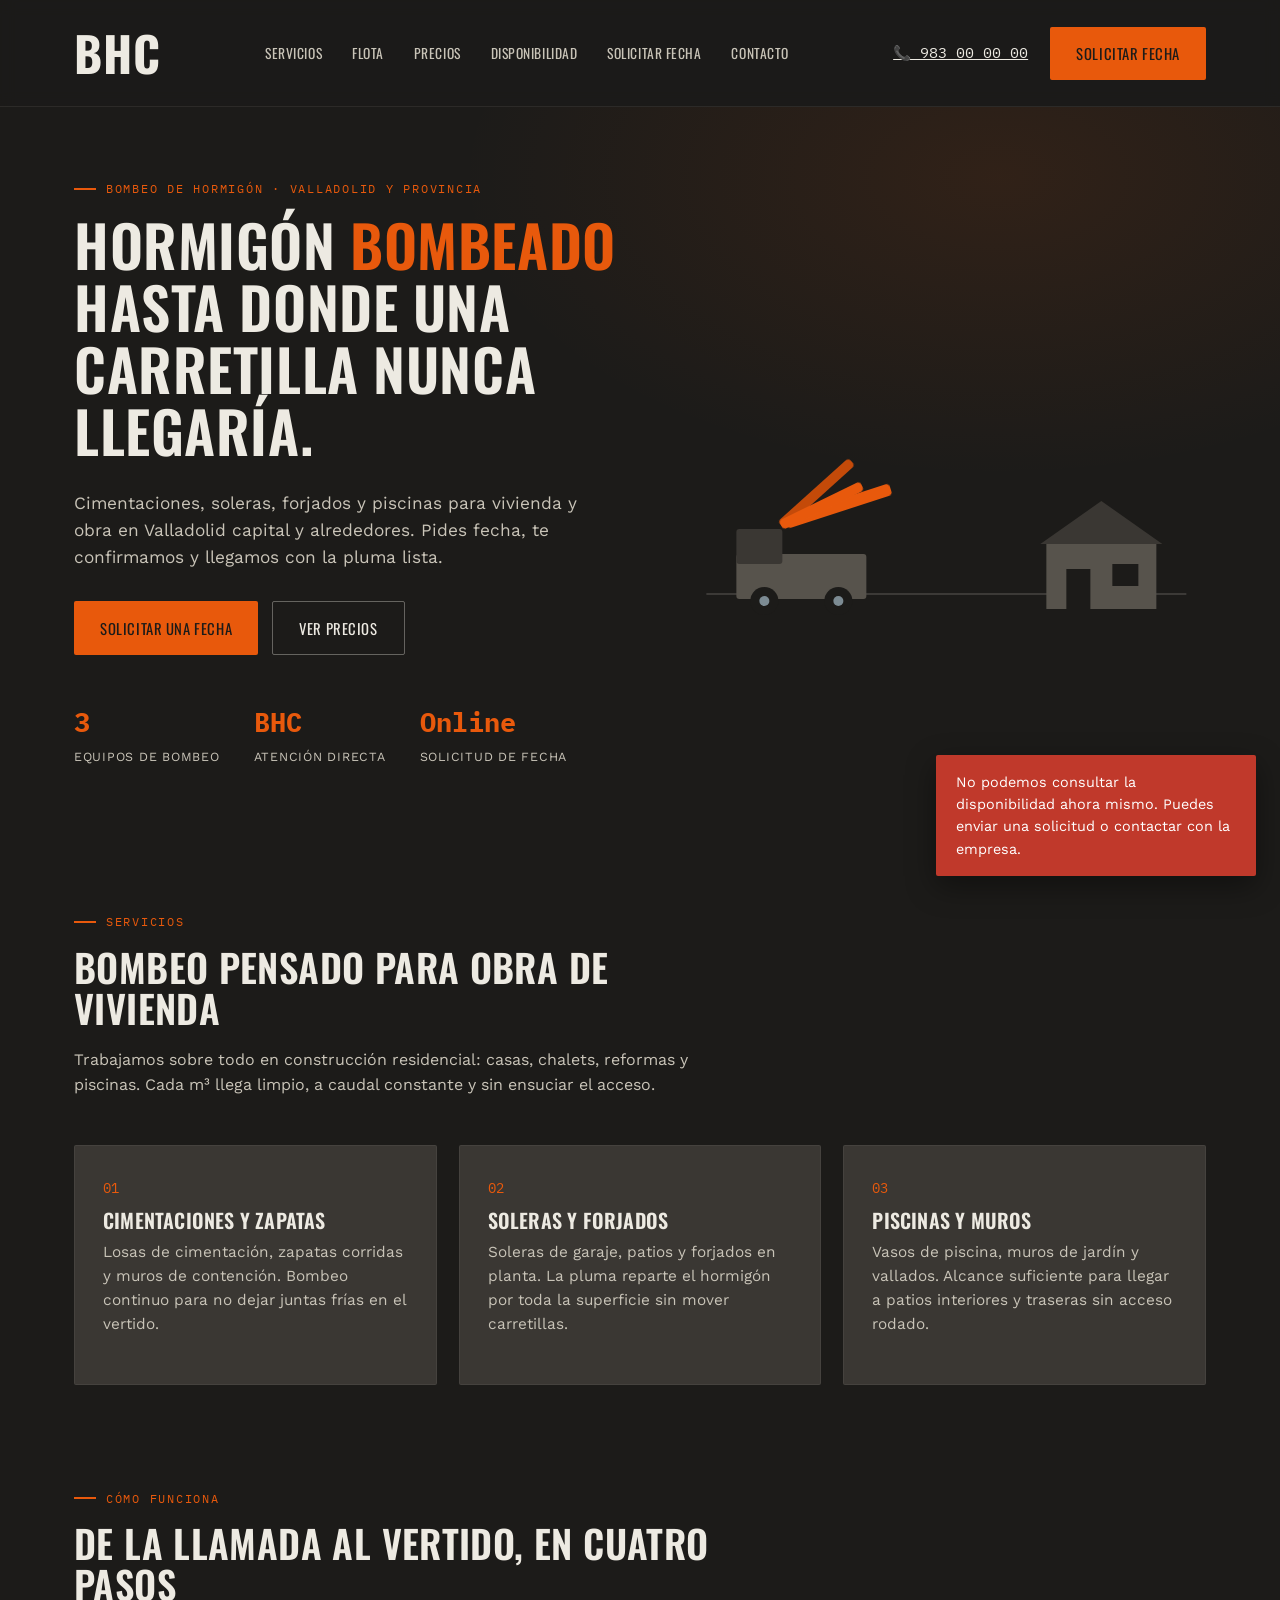
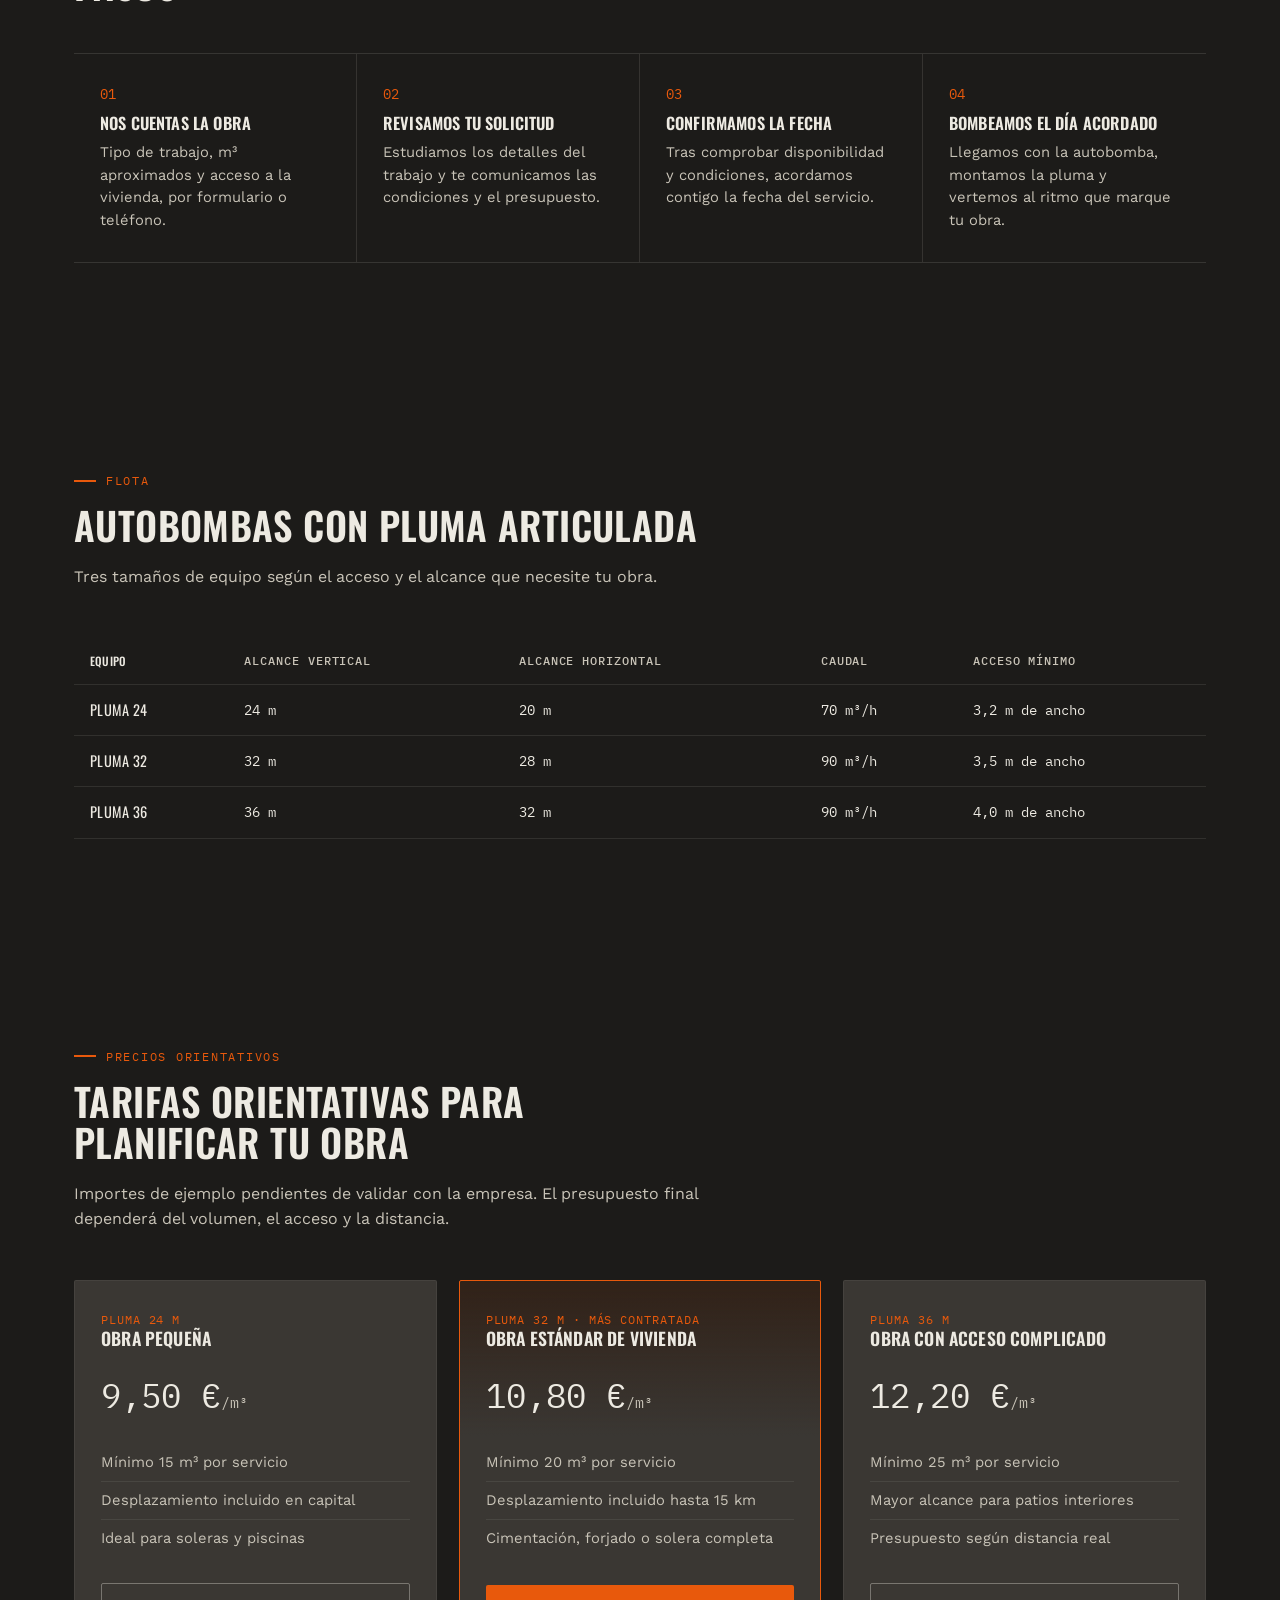
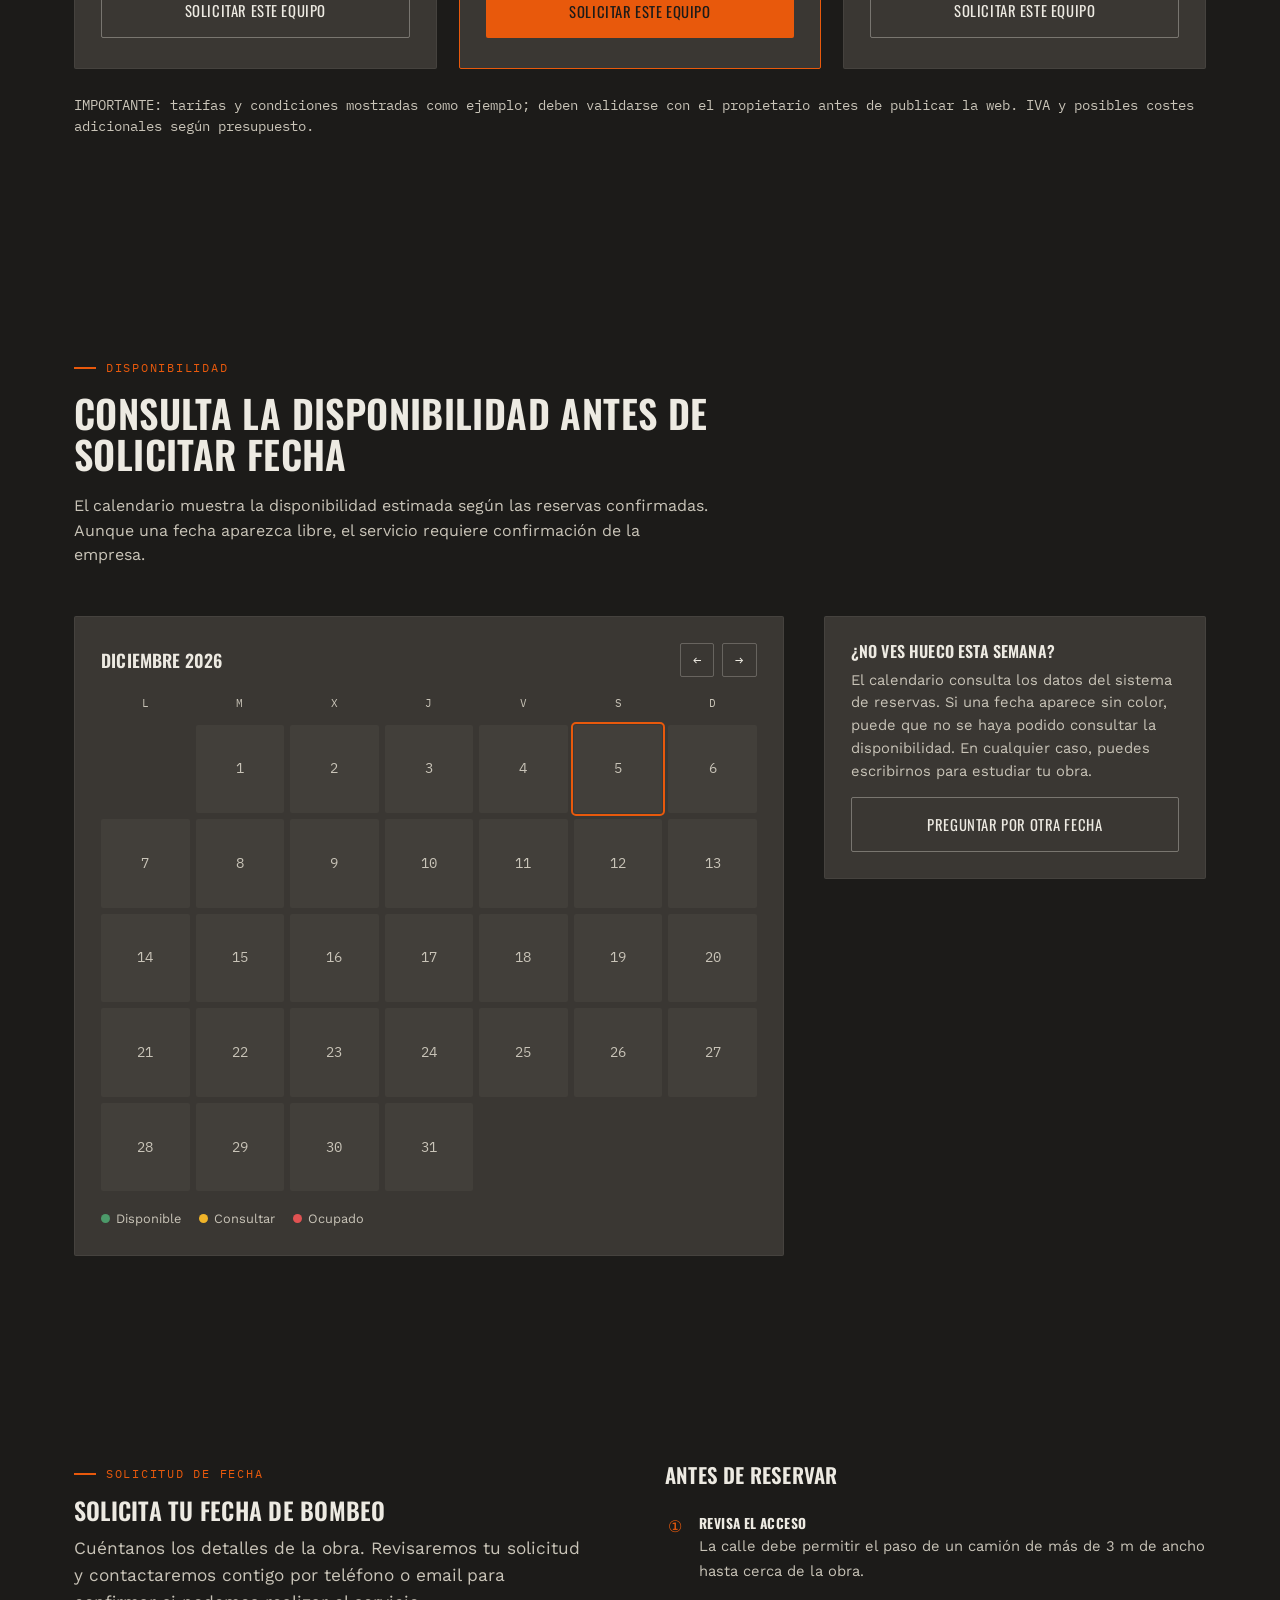
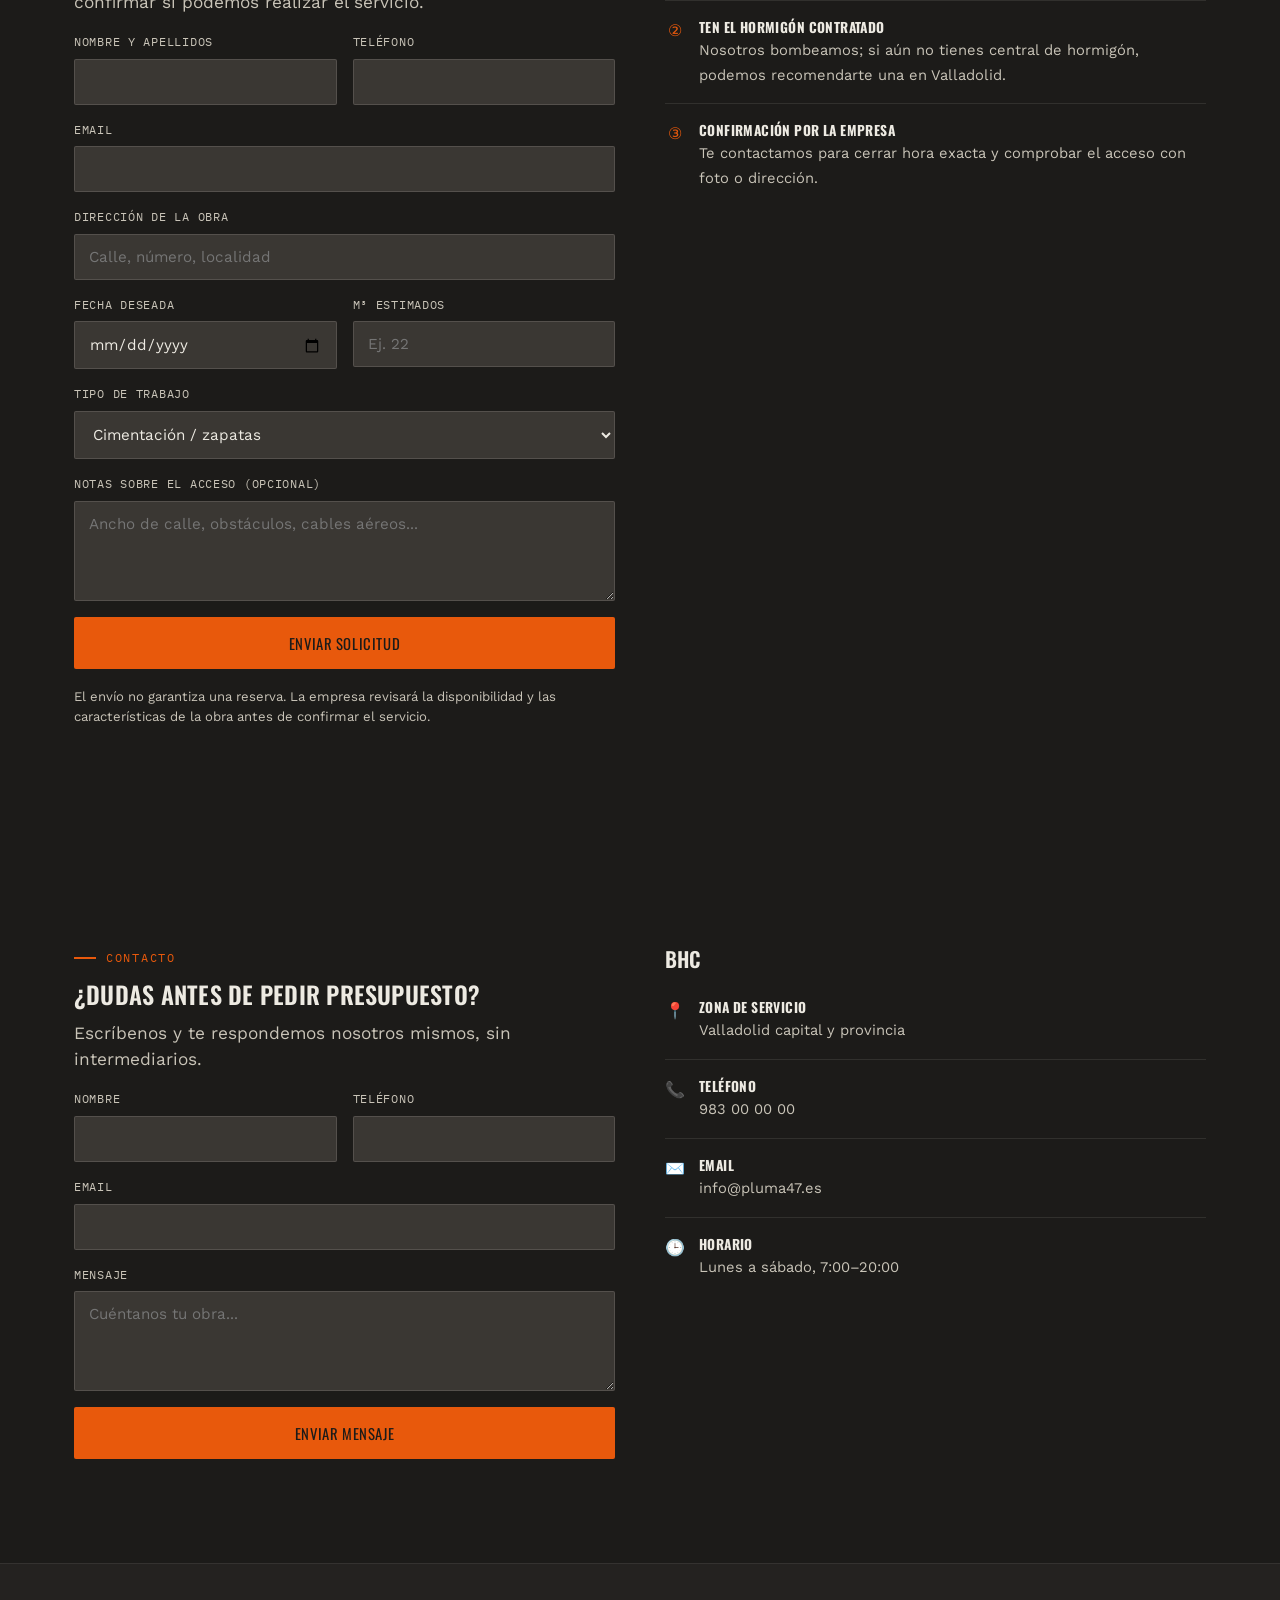
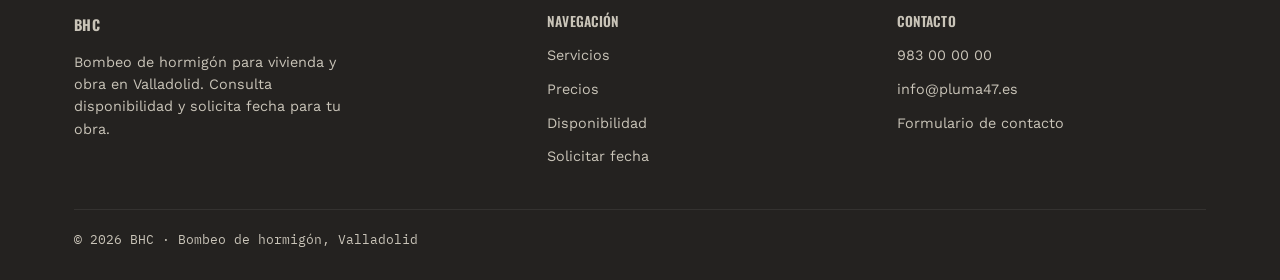
==== commit 5bf5db9b: "Version 1.0 - Web publica y documentacion" ====
--- a/index.html
+++ b/index.html
@@ -4,29 +4,31 @@
 <meta charset="UTF-8">
 <meta name="viewport" content="width=device-width, initial-scale=1.0">
 <title>BHC · Bombeos de Hormigón Casas</title>
-<meta name="description" content="Bombeo de hormigón para vivienda, piscinas, cimentaciones y obra en Valladolid y provincia. Presupuesto y reserva de fecha online.">
+<meta name="description" content="Bombeo de hormigón para vivienda, piscinas, cimentaciones y obra en Valladolid y provincia. Consulta de disponibilidad y solicitud de presupuesto online.">
 
 <!--
   ============================================================
-  CÓMO EDITAR ESTA WEB — LÉEME PRIMERO
+  BHC - PÁGINA WEB PÚBLICA
   ============================================================
-  1) Busca el bloque "CONFIG" dentro de la etiqueta <script> al
-     final del archivo. Ahí están: nombre de la empresa, teléfono,
-     email, dirección, precios y el calendario de disponibilidad.
-     Todo eso se edita sin tocar el resto del código.
-  2) Para que el formulario de CONTACTO y el de RESERVA lleguen
-     de verdad a tu email, este archivo usa un servicio gratuito
-     llamado Formspree (no necesitas programar nada):
-       a. Entra en https://formspree.io y crea una cuenta gratuita
-          con el email donde quieres recibir los mensajes.
-       b. Crea un "New Form" y copia el ID que te da
-          (algo como "xzzlqoyv").
-       c. Busca en este archivo, dos veces, el texto:
-             TU_ID_DE_FORMSPREE
-          y sustitúyelo por ese ID en las dos líneaspero pero
-          "form action=".
-     Hasta que hagas esto, los formularios no enviarán el email
-     (pero se puede editar y ver toda la web perfectamente).
+  Estructura:
+  - css/style.css: diseño y estilos visuales.
+  - js/main.js: menú móvil, calendario, API y formularios.
+  - backend/: API REST de Spring Boot y persistencia H2.
+
+  Funcionamiento de reservas:
+  - El calendario muestra disponibilidad orientativa consultada
+    al backend mientras este esté accesible.
+  - El formulario envía una SOLICITUD mediante Formspree.
+  - La solicitud NO crea ni confirma una reserva en H2.
+  - El propietario debe revisar y confirmar el servicio.
+
+  Antes de publicar para clientes reales:
+  - Sustituir teléfono, email, CIF y datos comerciales de ejemplo.
+  - Confirmar las tarifas, características de flota y plazos.
+  - Configurar los dos endpoints de Formspree.
+  - Preparar el despliegue público del backend y su URL en main.js.
+  - Añadir aviso legal y política de privacidad reales.
+  - Proteger el panel de administración con autenticación.
   ============================================================
 -->
 
@@ -38,25 +40,27 @@
 </head>
 <body>
 
+<!-- CABECERA: navegación principal y acceso a solicitud de fecha. -->
 <header>
   <nav class="nav">
-    <a href="#" class="brand">BHC</span></a>
+    <a href="#" class="brand">BHC</a>
     <div class="nav-links" id="navLinks">
       <a href="#servicios">Servicios</a>
       <a href="#flota">Flota</a>
       <a href="#precios">Precios</a>
       <a href="#disponibilidad">Disponibilidad</a>
-      <a href="#reservar">Reservar</a>
+      <a href="#reservar">Solicitar fecha</a>
       <a href="#contacto">Contacto</a>
     </div>
     <div class="nav-cta">
       <a class="nav-phone" href="tel:+34983000000">📞 983 00 00 00</a>
-      <a href="#reservar" class="btn btn-primary">Reservar fecha</a>
-      <button class="burger" id="burger" aria-label="Abrir menú"><span></span><span></span><span></span></button>
+      <a href="#reservar" class="btn btn-primary">Solicitar fecha</a>
+      <button class="burger" id="burger" type="button" aria-label="Abrir menú"><span></span><span></span><span></span></button>
     </div>
   </nav>
 </header>
 
+<!-- PRESENTACIÓN: propuesta de valor y llamada a la acción. -->
 <section class="hero">
   <div class="wrap hero-grid">
     <div>
@@ -64,13 +68,13 @@
       <h1>Hormigón <em>bombeado</em> hasta donde una carretilla nunca llegaría.</h1>
       <p class="hero-sub">Cimentaciones, soleras, forjados y piscinas para vivienda y obra en Valladolid capital y alrededores. Pides fecha, te confirmamos y llegamos con la pluma lista.</p>
       <div class="hero-ctas">
-        <a href="#reservar" class="btn btn-primary">Reservar una fecha</a>
+        <a href="#reservar" class="btn btn-primary">Solicitar una fecha</a>
         <a href="#precios" class="btn btn-ghost">Ver precios</a>
       </div>
       <div class="hero-stats">
-        <div class="stat"><b>32 m</b><span>Alcance vertical</span></div>
-        <div class="stat"><b>90 m³/h</b><span>Caudal máximo</span></div>
-        <div class="stat"><b>24–48 h</b><span>Confirmación de fecha</span></div>
+        <div class="stat"><b>3</b><span>Equipos de bombeo</span></div>
+        <div class="stat"><b>BHC</b><span>Atención directa</span></div>
+        <div class="stat"><b>Online</b><span>Solicitud de fecha</span></div>
       </div>
     </div>
 
@@ -112,6 +116,7 @@
   </div>
 </section>
 
+<!-- SERVICIOS: información comercial sobre los trabajos. -->
 <section id="servicios">
   <div class="wrap">
     <div class="section-head">
@@ -155,13 +160,13 @@
       </div>
       <div class="p-step">
         <div class="n">02</div>
-        <h4>Te mandamos presupuesto</h4>
-        <p>Precio cerrado por m³, desplazamiento incluido, en menos de 24-48 h.</p>
+        <h4>Revisamos tu solicitud</h4>
+        <p>Estudiamos los detalles del trabajo y te comunicamos las condiciones y el presupuesto.</p>
       </div>
       <div class="p-step">
         <div class="n">03</div>
-        <h4>Reservas la fecha</h4>
-        <p>Consultas el calendario y bloqueas el día que te interesa desde la propia web.</p>
+        <h4>Confirmamos la fecha</h4>
+        <p>Tras comprobar disponibilidad y condiciones, acordamos contigo la fecha del servicio.</p>
       </div>
       <div class="p-step">
         <div class="n">04</div>
@@ -172,6 +177,7 @@
   </div>
 </section>
 
+<!-- FLOTA: características comerciales; verificar con el propietario. -->
 <section id="flota">
   <div class="wrap">
     <div class="section-head">
@@ -194,12 +200,13 @@
   </div>
 </section>
 
+<!-- TARIFAS: datos orientativos que requieren validación comercial. -->
 <section id="precios">
   <div class="wrap">
     <div class="section-head">
-      <div class="eyebrow">Precios</div>
-      <h2>Tarifas claras, sin sorpresas el día del vertido</h2>
-      <p>Precios orientativos para obra de vivienda en Valladolid capital. El presupuesto final depende de m³, acceso y distancia.</p>
+      <div class="eyebrow">Precios orientativos</div>
+      <h2>Tarifas orientativas para planificar tu obra</h2>
+      <p>Importes de ejemplo pendientes de validar con la empresa. El presupuesto final dependerá del volumen, el acceso y la distancia.</p>
     </div>
     <div class="price-grid">
       <div class="price-card">
@@ -211,7 +218,7 @@
           <li>Desplazamiento incluido en capital</li>
           <li>Ideal para soleras y piscinas</li>
         </ul>
-        <a href="#reservar" class="btn btn-ghost btn-block">Reservar este equipo</a>
+        <a href="#reservar" class="btn btn-ghost btn-block">Solicitar este equipo</a>
       </div>
       <div class="price-card featured">
         <span class="tag">Pluma 32 m · más contratada</span>
@@ -222,7 +229,7 @@
           <li>Desplazamiento incluido hasta 15 km</li>
           <li>Cimentación, forjado o solera completa</li>
         </ul>
-        <a href="#reservar" class="btn btn-primary btn-block">Reservar este equipo</a>
+        <a href="#reservar" class="btn btn-primary btn-block">Solicitar este equipo</a>
       </div>
       <div class="price-card">
         <span class="tag">Pluma 36 m</span>
@@ -233,27 +240,28 @@
           <li>Mayor alcance para patios interiores</li>
           <li>Presupuesto según distancia real</li>
         </ul>
-        <a href="#reservar" class="btn btn-ghost btn-block">Reservar este equipo</a>
-      </div>
-    </div>
-    <p class="price-note">IVA no incluido · Hora de espera adicional: 45 €/h · Kilometraje fuera de capital: 1,10 €/km · Precios editables por el propietario en el bloque CONFIG del código.</p>
-  </div>
-</section>
-
+        <a href="#reservar" class="btn btn-ghost btn-block">Solicitar este equipo</a>
+      </div>
+    </div>
+    <p class="price-note">IMPORTANTE: tarifas y condiciones mostradas como ejemplo; deben validarse con el propietario antes de publicar la web. IVA y posibles costes adicionales según presupuesto.</p>
+  </div>
+</section>
+
+<!-- CALENDARIO: main.js consulta Spring Boot para colorear cada fecha. -->
 <section id="disponibilidad">
   <div class="wrap">
     <div class="section-head">
       <div class="eyebrow">Disponibilidad</div>
-      <h2>Consulta el calendario antes de reservar</h2>
-      <p>Estas son las fechas con hueco para las próximas semanas. Si tu fecha aparece en verde, puedes reservarla directamente en el siguiente formulario.</p>
+      <h2>Consulta la disponibilidad antes de solicitar fecha</h2>
+      <p>El calendario muestra la disponibilidad estimada según las reservas confirmadas. Aunque una fecha aparezca libre, el servicio requiere confirmación de la empresa.</p>
     </div>
     <div class="avail-wrap">
       <div class="cal">
         <div class="cal-head">
           <h3 id="calTitle">Mes</h3>
           <div class="cal-nav">
-            <button id="calPrev" aria-label="Mes anterior">←</button>
-            <button id="calNext" aria-label="Mes siguiente">→</button>
+            <button id="calPrev" type="button" aria-label="Mes anterior">←</button>
+            <button id="calNext" type="button" aria-label="Mes siguiente">→</button>
           </div>
         </div>
         <div class="cal-grid" id="calGrid"></div>
@@ -265,37 +273,38 @@
       </div>
       <div class="avail-note">
         <h4>¿No ves hueco esta semana?</h4>
-        <p>El calendario se actualiza a mano según la agenda de la autobomba. Si tu fecha ideal sale en gris, escríbenos: a veces hay margen moviendo otra obra o sumando un segundo equipo.</p>
+        <p>El calendario consulta los datos del sistema de reservas. Si una fecha aparece sin color, puede que no se haya podido consultar la disponibilidad. En cualquier caso, puedes escribirnos para estudiar tu obra.</p>
         <a href="#contacto" class="btn btn-ghost btn-block">Preguntar por otra fecha</a>
       </div>
     </div>
   </div>
 </section>
 
+<!-- SOLICITUD: Formspree envía el formulario; NO confirma reservas en H2. -->
 <section id="reservar">
   <div class="wrap">
     <div class="form-wrap">
       <div>
-        <div class="eyebrow">Reserva de fecha</div>
-        <h2>Bloquea tu día de bombeo</h2>
-        <p class="hero-sub">Rellena los datos de la obra. En cuanto lo recibamos, te confirmamos la fecha por teléfono o email.</p>
-
-        <!-- FORMULARIO DE RESERVA — sustituye TU_ID_DE_FORMSPREE por tu ID real -->
+        <div class="eyebrow">Solicitud de fecha</div>
+        <h2>Solicita tu fecha de bombeo</h2>
+        <p class="hero-sub">Cuéntanos los detalles de la obra. Revisaremos tu solicitud y contactaremos contigo por teléfono o email para confirmar si podemos realizar el servicio.</p>
+
+        <!-- Sustituir TU_ID_DE_FORMSPREE por el endpoint real del formulario de solicitudes. -->
         <form id="bookingForm" action="https://formspree.io/f/TU_ID_DE_FORMSPREE" method="POST">
-          <input type="hidden" name="_subject" value="Nueva reserva de bombeo — PLUMA47">
+          <input type="hidden" name="_subject" value="Nueva solicitud de bombeo - BHC">
           <div class="field-row">
             <div class="field">
               <label for="bkName">Nombre y apellidos</label>
-              <input id="bkName" name="Nombre" type="text" required>
+              <input id="bkName" name="Nombre" type="text" autocomplete="name" required>
             </div>
             <div class="field">
               <label for="bkPhone">Teléfono</label>
-              <input id="bkPhone" name="Teléfono" type="tel" required>
+              <input id="bkPhone" name="Teléfono" type="tel" autocomplete="tel" required>
             </div>
           </div>
           <div class="field">
             <label for="bkEmail">Email</label>
-            <input id="bkEmail" name="Email" type="email" required>
+            <input id="bkEmail" name="Email" type="email" autocomplete="email" required>
           </div>
           <div class="field">
             <label for="bkAddress">Dirección de la obra</label>
@@ -304,6 +313,7 @@
           <div class="field-row">
             <div class="field">
               <label for="bkDate">Fecha deseada</label>
+              <!-- Pendiente: validar fecha no anterior a hoy también en JavaScript. -->
               <input id="bkDate" name="Fecha deseada" type="date" required>
             </div>
             <div class="field">
@@ -326,8 +336,8 @@
             <label for="bkMsg">Notas sobre el acceso (opcional)</label>
             <textarea id="bkMsg" name="Notas" placeholder="Ancho de calle, obstáculos, cables aéreos..."></textarea>
           </div>
-          <button type="submit" class="btn btn-primary btn-block">Enviar reserva</button>
-          <p class="form-note">Esto es una solicitud de reserva, no una confirmación definitiva: te contactamos para cerrar la fecha.</p>
+          <button type="submit" class="btn btn-primary btn-block">Enviar solicitud</button>
+          <p class="form-note">El envío no garantiza una reserva. La empresa revisará la disponibilidad y las características de la obra antes de confirmar el servicio.</p>
         </form>
       </div>
 
@@ -343,13 +353,14 @@
         </div>
         <div class="info-line">
           <div class="icon">③</div>
-          <div><b>Confirmación en 24–48 h</b><span>Te llamamos para cerrar hora exacta y comprobar el acceso con foto o dirección.</span></div>
-        </div>
-      </div>
-    </div>
-  </div>
-</section>
-
+          <div><b>Confirmación por la empresa</b><span>Te contactamos para cerrar hora exacta y comprobar el acceso con foto o dirección.</span></div>
+        </div>
+      </div>
+    </div>
+  </div>
+</section>
+
+<!-- CONTACTO: formulario independiente para consultas generales. -->
 <section id="contacto">
   <div class="wrap">
     <div class="form-wrap">
@@ -358,22 +369,22 @@
         <h2>¿Dudas antes de pedir presupuesto?</h2>
         <p class="hero-sub">Escríbenos y te respondemos nosotros mismos, sin intermediarios.</p>
 
-        <!-- FORMULARIO DE CONTACTO — sustituye TU_ID_DE_FORMSPREE por tu ID real -->
+        <!-- Sustituir TU_ID_DE_FORMSPREE por el endpoint real del formulario de contacto. -->
         <form id="contactForm" action="https://formspree.io/f/TU_ID_DE_FORMSPREE" method="POST">
-          <input type="hidden" name="_subject" value="Nuevo mensaje de contacto — PLUMA47">
+          <input type="hidden" name="_subject" value="Nuevo mensaje de contacto - BHC">
           <div class="field-row">
             <div class="field">
               <label for="ctName">Nombre</label>
-              <input id="ctName" name="Nombre" type="text" required>
+              <input id="ctName" name="Nombre" type="text" autocomplete="name" required>
             </div>
             <div class="field">
               <label for="ctPhone">Teléfono</label>
-              <input id="ctPhone" name="Teléfono" type="tel">
+              <input id="ctPhone" name="Teléfono" type="tel" autocomplete="tel">
             </div>
           </div>
           <div class="field">
             <label for="ctEmail">Email</label>
-            <input id="ctEmail" name="Email" type="email" required>
+            <input id="ctEmail" name="Email" type="email" autocomplete="email" required>
           </div>
           <div class="field">
             <label for="ctMsg">Mensaje</label>
@@ -406,12 +417,13 @@
   </div>
 </section>
 
+<!-- PIE DE PÁGINA: navegación secundaria y datos de contacto. -->
 <footer>
   <div class="wrap">
     <div class="foot-grid">
       <div>
         <a href="#" class="brand">BHC</a>
-        <p style="color:var(--cement-dim); font-size:0.9rem; margin-top:14px; max-width:32ch;">Bombeo de hormigón para vivienda y obra en Valladolid. Pluma articulada, presupuesto claro y fecha reservada online.</p>
+        <p style="color:var(--cement-dim); font-size:0.9rem; margin-top:14px; max-width:32ch;">Bombeo de hormigón para vivienda y obra en Valladolid. Consulta disponibilidad y solicita fecha para tu obra.</p>
       </div>
       <div>
         <h4>Navegación</h4>
@@ -419,7 +431,7 @@
           <li><a href="#servicios">Servicios</a></li>
           <li><a href="#precios">Precios</a></li>
           <li><a href="#disponibilidad">Disponibilidad</a></li>
-          <li><a href="#reservar">Reservar</a></li>
+          <li><a href="#reservar">Solicitar fecha</a></li>
         </ul>
       </div>
       <div>
@@ -433,12 +445,12 @@
     </div>
     <div class="foot-bottom">
       <span>© <span id="year"></span> BHC · Bombeo de hormigón, Valladolid</span>
-      <span>CIF: B00000000 · Aviso legal · Política de privacidad</span>
+      <!-- PENDIENTE: incluir CIF real y enlaces a aviso legal y política de privacidad antes de publicar la web comercialmente. -->
     </div>
   </div>
 </footer>
 
 <div class="toast" id="toast"></div>
-<script src=" js/main.js"></script>
+<script src="js/main.js"></script>
 </body>
 </html>
